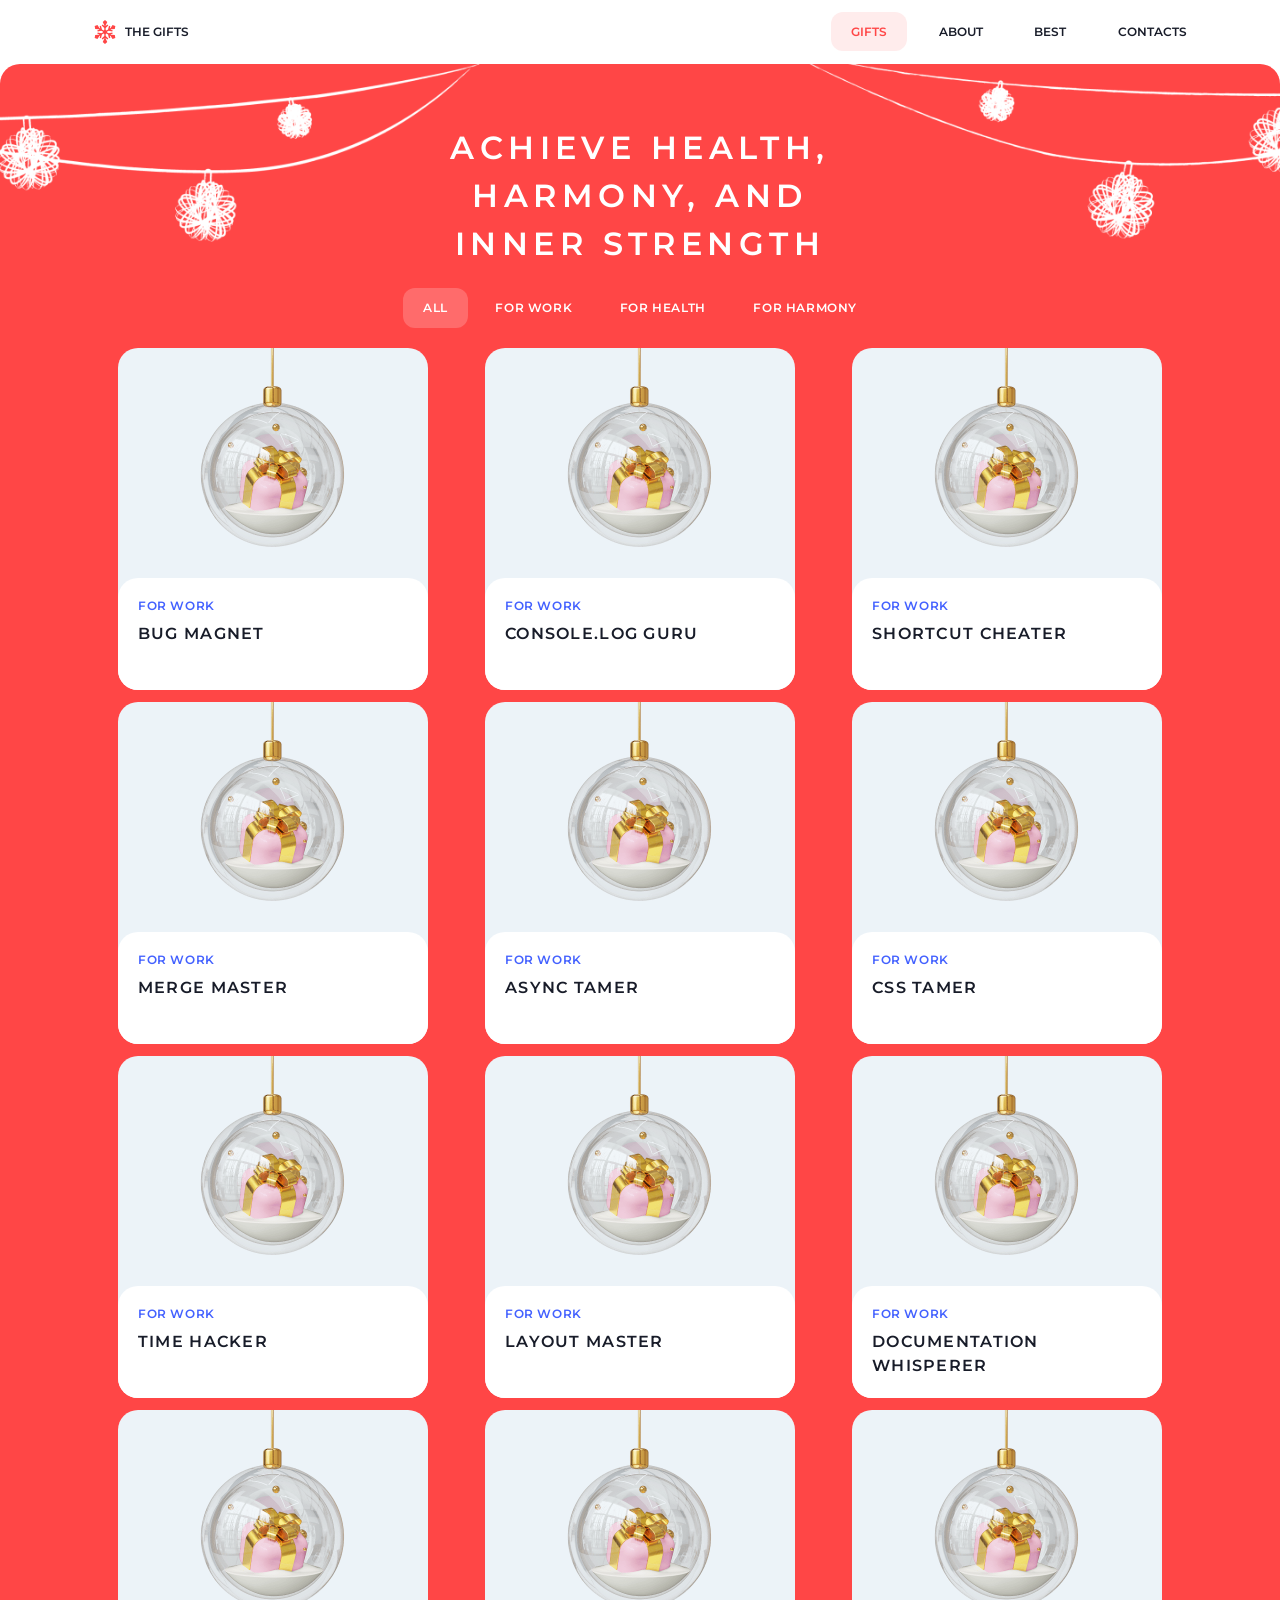
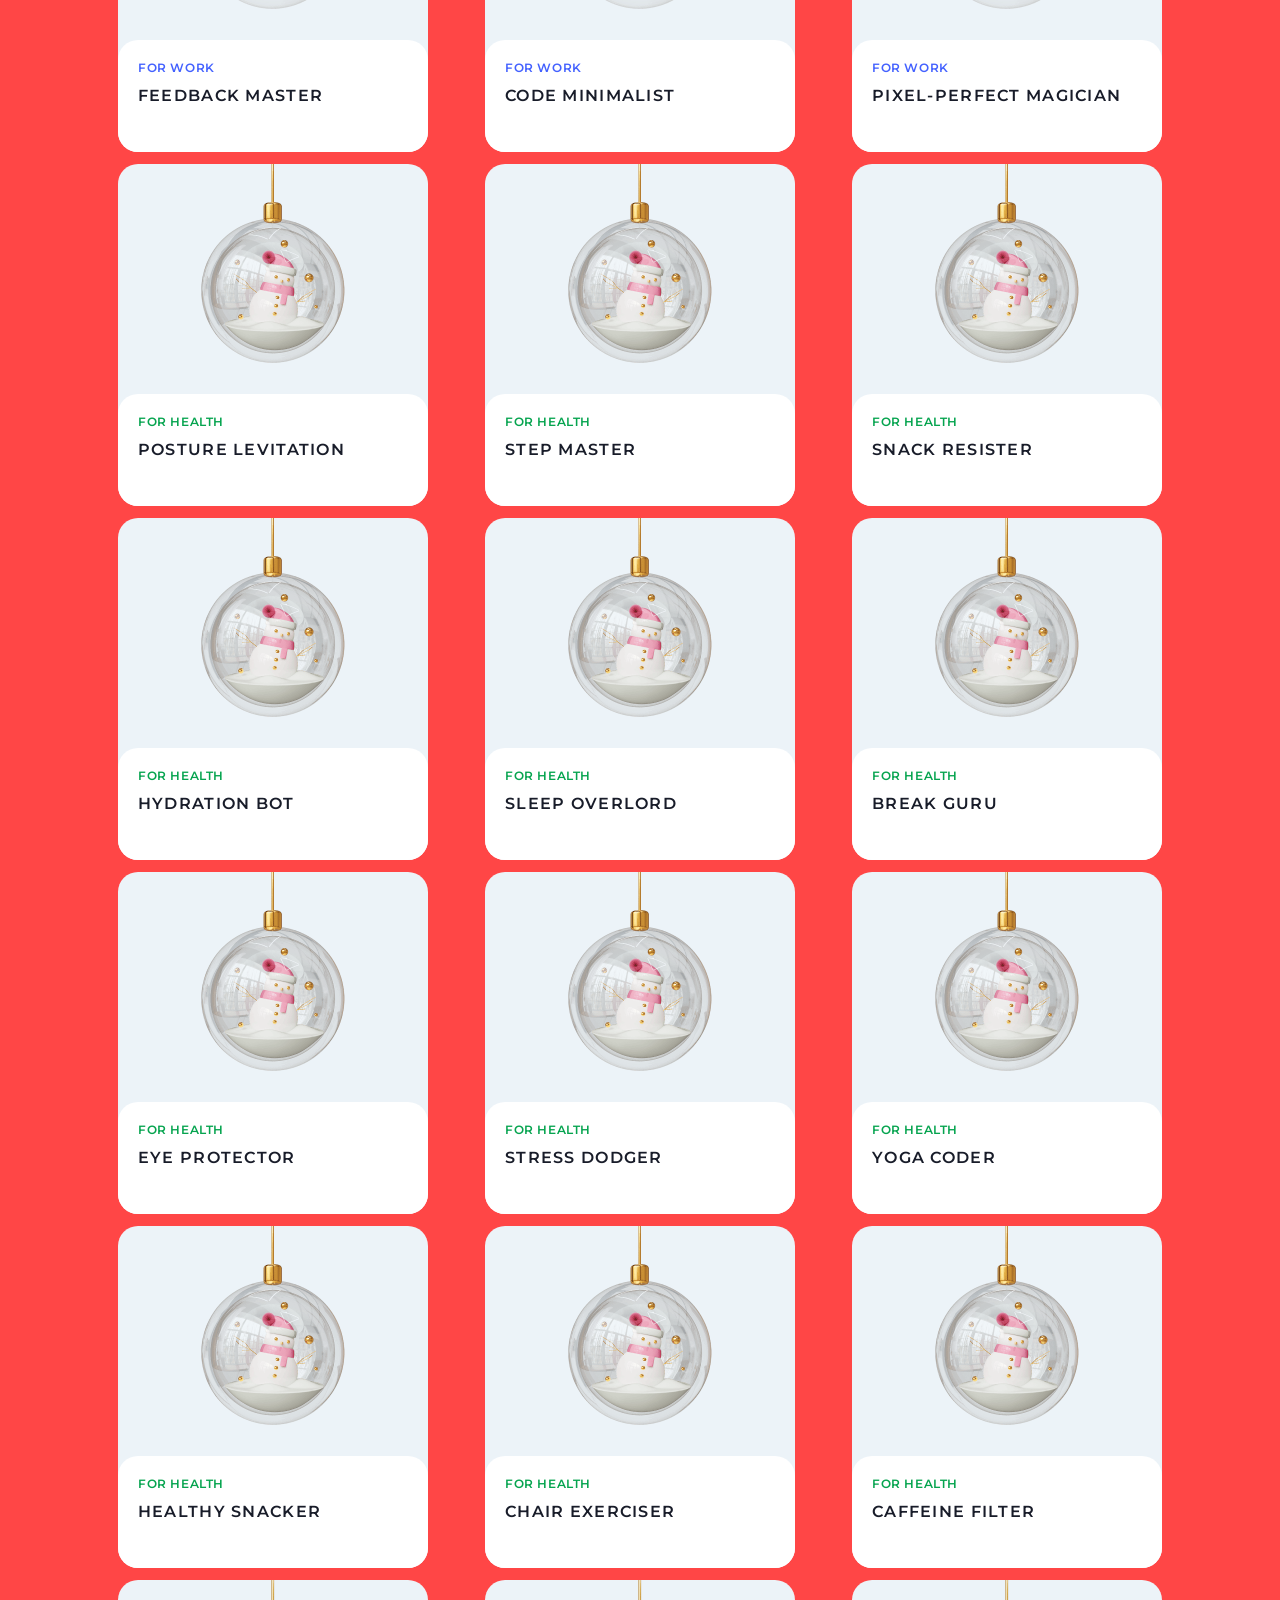
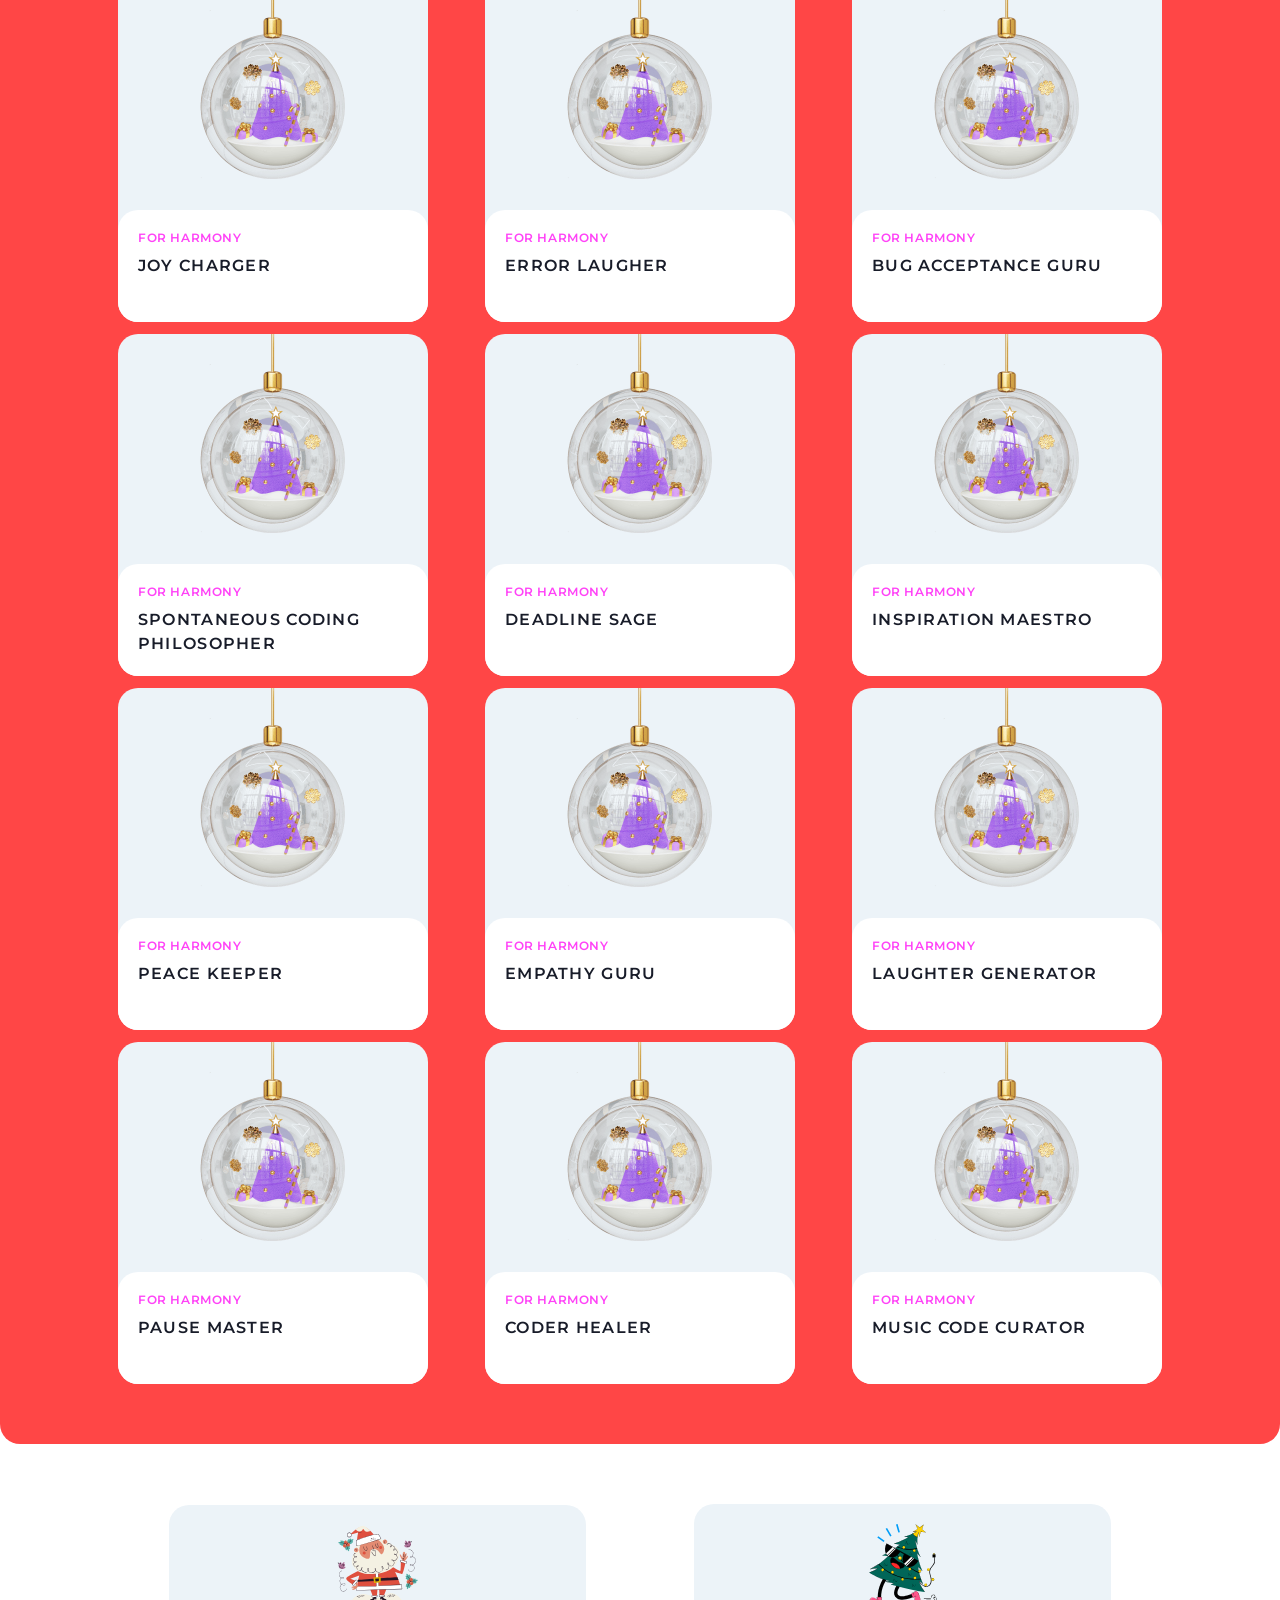
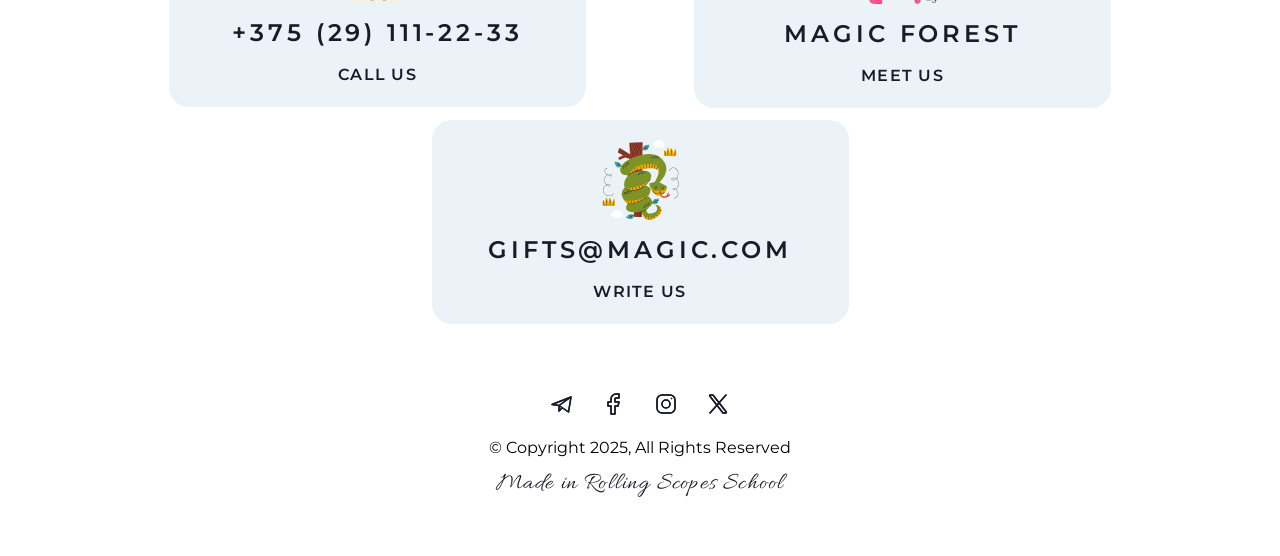
==== pages/gifts.html @ 13aaac73 "fixed" ====
<!DOCTYPE html>
<html lang="en">
  <head>
    <meta charset="UTF-8" />
    <meta name="viewport" content="width=device-width, initial-scale=1.0" />
    <link rel="stylesheet" href="../styles/stylesGifts.css" />
    <link rel="preconnect" href="https://fonts.googleapis.com" />
    <link rel="preconnect" href="https://fonts.gstatic.com" crossorigin />
    <link href="https://fonts.googleapis.com/css2?family=Allura&display=swap" rel="stylesheet" />
    <link rel="shortcut icon" href="../assets/images/svg/Home/logo.svg" type="image/x-icon" />
    <title>Gifts</title>
  </head>
  <body>
    <header class="header header-gift-page">
      <div class="wrapper header-wrapper">
        <a href="./home.html" class="logo">
          <img class="snowflake" src="../assets/images/svg/Home/logo.svg" alt="logo" />
          <h3 class="logo-name">the gifts</h3>
        </a>
        <nav class="navigation">
          <ul class="navigation-list" id="menu-list">
            <li class="navigation-items"><a href="#" class="item uninteractive">gifts</a></li>
            <li class="navigation-items"><a href="./home.html?#about" class="item">about</a></li>
            <li class="navigation-items"><a href="./home.html?#best-gifts" class="item">best</a></li>
            <li class="navigation-items"><a href="#footer-gifts" class="item">contacts</a></li>
          </ul>
        </nav>
        <div class="burger-icon">
          <span class="burger-line"></span>
          <span class="burger-line"></span>
        </div>
      </div>
    </header>
    <main>
      <section class="gifts gift-page">
        <div class="wrapper gifts-wrapper">
          <div class="gifts-content content">
            <h1 class="header1">Achieve health, harmony, and inner strength</h1>
          </div>
          <div class="tabs-container">
            <button class="tab uninteractive">All</button>
            <button class="tab">for work</button>
            <button class="tab">for health</button>
            <button class="tab">for harmony</button>
          </div>
          <!-- <div class="cards-container gifts-container">
            <div class="card gifts-card card-work">
              <div class="card-img"></div>
              <div class="card-footer">
                <span class="card-category">For work</span>
                <span class="card-description">Console.log Guru</span>
              </div>
            </div>
            <div class="card gifts-card card-health">
              <div class="card-img"></div>
              <div class="card-footer">
                <span class="card-category">For health</span>
                <span class="card-description">Step Master</span>
              </div>
            </div>
            <div class="card gifts-card card-work">
              <div class="card-img"></div>
              <div class="card-footer">
                <span class="card-category">For work</span>
                <span class="card-description">Bug Magnet</span>
              </div>
            </div>
            <div class="card gifts-card card-work">
              <div class="card-img"></div>
              <div class="card-footer">
                <span class="card-category">For work</span>
                <span class="card-description">Shortcut Cheater</span>
              </div>
            </div>
            <div class="card gifts-card card-health">
              <div class="card-img"></div>
              <div class="card-footer">
                <span class="card-category">For health</span>
                <span class="card-description">Posture Levitation</span>
              </div>
            </div>
            <div class="card gifts-card card-harmony">
              <div class="card-img"></div>
              <div class="card-footer">
                <span class="card-category">For harmony</span>
                <span class="card-description">Bug Acceptance Guru</span>
              </div>
            </div>
            <div class="card gifts-card card-health">
              <div class="card-img"></div>
              <div class="card-footer">
                <span class="card-category">For health</span>
                <span class="card-description">Snack Resister</span>
              </div>
            </div>
            <div class="card gifts-card card-harmony">
              <div class="card-img"></div>
              <div class="card-footer">
                <span class="card-category">For harmony</span>
                <span class="card-description">Error Laugher</span>
              </div>
            </div>
            <div class="card gifts-card card-health">
              <div class="card-img"></div>
              <div class="card-footer">
                <span class="card-category">For health</span>
                <span class="card-description">Hydration Bot</span>
              </div>
            </div>
            <div class="card gifts-card card-work">
              <div class="card-img"></div>
              <div class="card-footer">
                <span class="card-category">For work</span>
                <span class="card-description">Merge Master</span>
              </div>
            </div>
            <div class="card gifts-card card-harmony">
              <div class="card-img"></div>
              <div class="card-footer">
                <span class="card-category">For harmony</span>
                <span class="card-description">Joy Charger</span>
              </div>
            </div>
            <div class="card gifts-card card-harmony">
              <div class="card-img"></div>
              <div class="card-footer">
                <span class="card-category">For harmony</span>
                <span class="card-description">Spontaneous Coding Philosopher</span>
              </div>
            </div>
          </div> -->
        </div>
      </section>
    </main>
    <footer class="footer" id="footer-gifts">
      <div class="wrapper footer-wrapper">
        <div class="card-container">
          <div class="card-contact" onclick="location.href='tel:+375291112233'">
            <object type="image/svg+xml" data="../assets/images/svg/Home/santa.svg"></object>
            <a class="card-info" href="tel:+375291112233">+375 (29) 111-22-33</a>
            <a class="card-description" href="#">Call Us</a>
          </div>
          <div
            class="card-contact"
            onclick="window.open('https://www.google.com/maps/place/North+Pole/@84.9647604,-134.9850387,11.07z/data=!4m6!3m5!1s0x4f9344da9515b951:0x4518d0c4d5c68876!8m2!3d89.9999999!4d-135!16zL20vMDVoMjE?entry=ttu&g_ep=EgoyMDI0MTExMi4wIKXMDSoASAFQAw%3D%3D', '_blank')">
            <object type="image/svg+xml" data="../assets/images/svg/Home/christmas-tree.svg"></object>
            <a class="card-info" href="#">Magic forest</a>
            <a class="card-description">meet us</a>
          </div>
          <div class="card-contact" onclick="location.href='mailto:gifts@magic.com'">
            <object type="image/svg+xml" data="../assets/images/svg/Home/snake.svg"></object>
            <a class="card-info" href="mailto:gifts@magic.com">gifts@magic.com</a>
            <a class="card-description" href="mailto:gifts@magic.com">write us</a>
          </div>
        </div>
        <div class="info-container">
          <ul class="icon-container">
            <li class="item">
              <object type="image/svg+xml" data="../assets/images/svg/Home/telegram.svg"></object>
            </li>
            <li class="item">
              <object type="image/svg+xml" data="../assets/images/svg/Home/facebook.svg"></object>
            </li>
            <li class="item">
              <object type="image/svg+xml" data="../assets/images/svg/Home/instagram.svg"></object>
            </li>
            <li class="item">
              <object type="image/svg+xml" data="../assets/images/svg/Home/X.svg"></object>
            </li>
          </ul>
          <p class="paragraph">© Copyright 2025, All Rights Reserved</p>
          <a class="caption" target="_blank" href="https://rs.school/"> Made in Rolling Scopes School </a>
        </div>
      </div>
    </footer>
    <script type="module" src="../js/gifts.js"></script>
  </body>
</html>
---- styles/stylesGifts.css ----
/*! normalize.css v8.0.1 | MIT License | github.com/necolas/normalize.css */
/* Document
   ========================================================================== */
/**
 * 1. Correct the line height in all browsers.
 * 2. Prevent adjustments of font size after orientation changes in iOS.
 */
html {
  line-height: 1.15; /* 1 */
  -webkit-text-size-adjust: 100%; /* 2 */
}

/* Sections
   ========================================================================== */
/**
 * Remove the margin in all browsers.
 */
body {
  margin: 0 auto;
}

/**
 * Render the `main` element consistently in IE.
 */
main {
  display: block;
}

/**
 * Correct the font size and margin on `h1` elements within `section` and
 * `article` contexts in Chrome, Firefox, and Safari.
 */
h1 {
  font-size: 2em;
  margin: 0.67em 0;
}

/* Grouping content
   ========================================================================== */
/**
 * 1. Add the correct box sizing in Firefox.
 * 2. Show the overflow in Edge and IE.
 */
hr {
  box-sizing: content-box; /* 1 */
  height: 0; /* 1 */
  overflow: visible; /* 2 */
}

/**
 * 1. Correct the inheritance and scaling of font size in all browsers.
 * 2. Correct the odd `em` font sizing in all browsers.
 */
pre {
  font-family: monospace, monospace; /* 1 */
  font-size: 1em; /* 2 */
}

/* Text-level semantics
   ========================================================================== */
/**
 * Remove the gray background on active links in IE 10.
 */
a {
  background-color: transparent;
}

/**
 * 1. Remove the bottom border in Chrome 57-
 * 2. Add the correct text decoration in Chrome, Edge, IE, Opera, and Safari.
 */
abbr[title] {
  border-bottom: none; /* 1 */
  text-decoration: underline; /* 2 */
  text-decoration: underline dotted; /* 2 */
}

/**
 * Add the correct font weight in Chrome, Edge, and Safari.
 */
b,
strong {
  font-weight: bolder;
}

/**
 * 1. Correct the inheritance and scaling of font size in all browsers.
 * 2. Correct the odd `em` font sizing in all browsers.
 */
code,
kbd,
samp {
  font-family: monospace, monospace; /* 1 */
  font-size: 1em; /* 2 */
}

/**
 * Add the correct font size in all browsers.
 */
small {
  font-size: 80%;
}

/**
 * Prevent `sub` and `sup` elements from affecting the line height in
 * all browsers.
 */
sub,
sup {
  font-size: 75%;
  line-height: 0;
  position: relative;
  vertical-align: baseline;
}

sub {
  bottom: -0.25em;
}

sup {
  top: -0.5em;
}

/* Embedded content
   ========================================================================== */
/**
 * Remove the border on images inside links in IE 10.
 */
img {
  border-style: none;
}

/* Forms
   ========================================================================== */
/**
 * 1. Change the font styles in all browsers.
 * 2. Remove the margin in Firefox and Safari.
 */
button,
input,
optgroup,
select,
textarea {
  font-family: inherit; /* 1 */
  font-size: 100%; /* 1 */
  line-height: 1.15; /* 1 */
  margin: 0; /* 2 */
}

/**
 * Show the overflow in IE.
 * 1. Show the overflow in Edge.
 */
button,
input {
  /* 1 */
  overflow: visible;
}

/**
 * Remove the inheritance of text transform in Edge, Firefox, and IE.
 * 1. Remove the inheritance of text transform in Firefox.
 */
button,
select {
  /* 1 */
  text-transform: none;
}

/**
 * Correct the inability to style clickable types in iOS and Safari.
 */
button,
[type=button],
[type=reset],
[type=submit] {
  -webkit-appearance: button;
}

/**
 * Remove the inner border and padding in Firefox.
 */
button::-moz-focus-inner,
[type=button]::-moz-focus-inner,
[type=reset]::-moz-focus-inner,
[type=submit]::-moz-focus-inner {
  border-style: none;
  padding: 0;
}

/**
 * Restore the focus styles unset by the previous rule.
 */
button:-moz-focusring,
[type=button]:-moz-focusring,
[type=reset]:-moz-focusring,
[type=submit]:-moz-focusring {
  outline: 1px dotted ButtonText;
}

/**
 * Correct the padding in Firefox.
 */
fieldset {
  padding: 0.35em 0.75em 0.625em;
}

/**
 * 1. Correct the text wrapping in Edge and IE.
 * 2. Correct the color inheritance from `fieldset` elements in IE.
 * 3. Remove the padding so developers are not caught out when they zero out
 *    `fieldset` elements in all browsers.
 */
legend {
  box-sizing: border-box; /* 1 */
  color: inherit; /* 2 */
  display: table; /* 1 */
  max-width: 100%; /* 1 */
  padding: 0; /* 3 */
  white-space: normal; /* 1 */
}

/**
 * Add the correct vertical alignment in Chrome, Firefox, and Opera.
 */
progress {
  vertical-align: baseline;
}

/**
 * Remove the default vertical scrollbar in IE 10+.
 */
textarea {
  overflow: auto;
}

/**
 * 1. Add the correct box sizing in IE 10.
 * 2. Remove the padding in IE 10.
 */
[type=checkbox],
[type=radio] {
  box-sizing: border-box; /* 1 */
  padding: 0; /* 2 */
}

/**
 * Correct the cursor style of increment and decrement buttons in Chrome.
 */
[type=number]::-webkit-inner-spin-button,
[type=number]::-webkit-outer-spin-button {
  height: auto;
}

/**
 * 1. Correct the odd appearance in Chrome and Safari.
 * 2. Correct the outline style in Safari.
 */
[type=search] {
  -webkit-appearance: textfield; /* 1 */
  outline-offset: -2px; /* 2 */
}

/**
 * Remove the inner padding in Chrome and Safari on macOS.
 */
[type=search]::-webkit-search-decoration {
  -webkit-appearance: none;
}

/**
 * 1. Correct the inability to style clickable types in iOS and Safari.
 * 2. Change font properties to `inherit` in Safari.
 */
::-webkit-file-upload-button {
  -webkit-appearance: button; /* 1 */
  font: inherit; /* 2 */
}

/* Interactive
   ========================================================================== */
/*
 * Add the correct display in Edge, IE 10+, and Firefox.
 */
details {
  display: block;
}

/*
 * Add the correct display in all browsers.
 */
summary {
  display: list-item;
}

/* Misc
   ========================================================================== */
/**
 * Add the correct display in IE 10+.
 */
template {
  display: none;
}

/**
 * Add the correct display in IE 10.
 */
[hidden] {
  display: none;
}

.footer .footer-wrapper .info-container .caption:hover, .card:hover .card-description,
.card:hover .card-info,
.card-contact:hover .card-description,
.card-contact:hover .card-info, .header-gift-page .header-wrapper .navigation .navigation-list .navigation-items:nth-child(1) .item {
  color: #ff4646;
}

.item:hover, .header-gift-page .header-wrapper .navigation .navigation-list .navigation-items:nth-child(1) .item {
  background: rgba(255, 70, 70, 0.1);
  border-radius: 1.2rem;
}

/* montserrat-regular - latin */
@font-face {
  font-display: swap; /* Check https://developer.mozilla.org/en-US/docs/Web/CSS/@font-face/font-display for other options. */
  font-family: "Montserrat";
  font-style: normal;
  font-weight: 400;
  src: url("../assets/fonts/Montserrat/Montserrat-VariableFont_wght.ttf") format("woff2"); /* Chrome 36+, Opera 23+, Firefox 39+, Safari 12+, iOS 10+ */
}
/* montserrat-600 - latin */
@font-face {
  font-display: swap; /* Check https://developer.mozilla.org/en-US/docs/Web/CSS/@font-face/font-display for other options. */
  font-family: "Montserrat";
  font-style: normal;
  font-weight: 600;
  src: url("../assets/fonts/Montserrat/Montserrat-VariableFont_wght.ttf") format("woff2"); /* Chrome 36+, Opera 23+, Firefox 39+, Safari 12+, iOS 10+ */
}
/* allura-regular - latin */
@font-face {
  font-display: swap; /* Check https://developer.mozilla.org/en-US/docs/Web/CSS/@font-face/font-display for other options. */
  font-family: "Allura";
  font-style: normal;
  font-weight: 400;
  src: url("../assets/fonts/Allura/Allura-Regular.ttf") format("woff2"); /* Chrome 36+, Opera 23+, Firefox 39+, Safari 12+, iOS 10+ */
}
h1,
h2,
h3,
h4,
h5,
h6 {
  margin: 0;
}

p {
  margin: 0;
}

.logo-name {
  font-family: "Montserrat", sans-serif;
  font-size: 1.2rem;
  font-weight: 600;
  line-height: 130%;
  text-transform: uppercase;
  color: #181c29;
}

.item {
  font-family: "Montserrat", sans-serif;
  font-family: "Montserrat", sans-serif;
  font-size: 1.2rem;
  font-weight: 600;
  line-height: 130%;
  text-transform: uppercase;
  color: #181c29;
}
@media ((max-width: 768px) and (min-width: 380px)) {
  .item {
    font-family: "Montserrat", sans-serif;
    font-size: 2.4rem;
    font-weight: 600;
    line-height: 152%;
    letter-spacing: 0.05em;
    text-transform: uppercase;
  }
}
@media ((max-width: 380px) and (min-width: 364px)) {
  .item {
    font-family: "Montserrat", sans-serif;
    font-size: 2.4rem;
    font-weight: 600;
    line-height: 152%;
    letter-spacing: 0.05em;
    text-transform: uppercase;
  }
}

.caption {
  font-family: "Allura", cursive;
  font-size: 2.4rem;
  font-weight: 400;
  line-height: 100%;
  letter-spacing: 0.05em;
  color: #fff;
}

.header1 {
  font-family: "Montserrat", sans-serif;
  font-size: 3.2rem;
  font-weight: 600;
  line-height: 150%;
  letter-spacing: 0.17em;
  text-transform: uppercase;
  color: #fff;
}

.header2 {
  font-family: "Montserrat", sans-serif;
  font-size: 2.4rem;
  font-weight: 600;
  line-height: 152%;
  text-transform: uppercase;
  line-height: 150%;
}

.paragraph {
  font-family: "Montserrat", sans-serif;
  font-size: 1.6rem;
  font-weight: 400;
  line-height: 148%;
}

.item-text {
  font-family: "Montserrat", sans-serif;
  font-size: 8rem;
  font-weight: 600;
  text-transform: uppercase;
  color: #fff;
  text-align: center;
  letter-spacing: 0.0026em;
}

.btn-primary {
  font-family: "Montserrat", sans-serif;
  font-weight: 600;
  font-size: 1.2rem;
  line-height: 130%;
  letter-spacing: 0.05em;
  text-transform: uppercase;
  text-align: center;
  color: #fff;
}

.tab {
  font-family: "Montserrat", sans-serif;
  font-size: 1.2rem;
  font-weight: 600;
  line-height: 130%;
  text-transform: uppercase;
  letter-spacing: 0.05em;
}

.timer-num {
  font-family: "Montserrat", sans-serif;
  font-size: 2.4rem;
  font-weight: 600;
  line-height: 152%;
  text-transform: uppercase;
  color: #fff;
}

.timer-text {
  font-family: "Montserrat", sans-serif;
  font-size: 1.2rem;
  font-weight: 600;
  line-height: 130%;
  letter-spacing: 0.05em;
  text-transform: uppercase;
  color: #fff;
}

.card-category {
  font-family: "Montserrat", sans-serif;
  font-size: 1.2rem;
  font-weight: 600;
  line-height: 130%;
  letter-spacing: 0.05em;
  text-transform: uppercase;
  text-transform: uppercase;
  color: #4361ff;
  letter-spacing: 0.05em;
}

.card-description {
  font-family: "Montserrat", sans-serif;
  font-size: 1.6rem;
  font-weight: 600;
  line-height: 152%;
  letter-spacing: 0.18em;
  text-transform: uppercase;
  text-transform: uppercase;
  letter-spacing: 0.08em;
  color: #181c29;
  line-height: 150%;
}

.card-info {
  font-family: "Montserrat", sans-serif;
  font-size: 2.4rem;
  font-weight: 600;
  line-height: 152%;
  letter-spacing: 0.05em;
  text-transform: uppercase;
  letter-spacing: 0.16em;
  color: #181c29;
  line-height: 150%;
}

html {
  font-size: 10px;
  scroll-behavior: smooth;
}

* {
  box-sizing: border-box;
  font-family: "Montserrat", sans-serif;
  margin: 0;
  bottom: 0;
}

@media (max-width: 768px) {
  *:hover {
    cursor: default;
  }
}
ul {
  list-style-type: none;
  padding: 0;
  margin: 0;
}

a {
  text-decoration: none;
}

li {
  list-style-type: none;
}

body {
  width: 100%;
  margin: 0 auto;
  font-size: 10px;
  overflow-x: hidden;
}
body header,
body main,
body footer {
  width: 100%;
  height: 100%;
  max-width: 144rem;
  margin: 0 auto;
  overflow: hidden;
}
@media ((max-width: 768px) and (min-width: 380px)) {
  body header,
  body main,
  body footer {
    max-width: 76.8rem;
  }
}
@media ((max-width: 380px) and (min-width: 364px)) {
  body header,
  body main,
  body footer {
    max-width: 38rem;
  }
}

main {
  background-color: #ff4646;
  border-radius: 2rem 2rem 2rem 2rem;
}

footer {
  padding: 6rem 0;
  background: #fff;
}

.wrapper {
  margin: 0 auto;
}
@media (min-width: 769px) {
  .wrapper {
    max-width: 88.6111111111%;
  }
  .wrapper .burger-icon {
    display: none;
  }
}
@media ((max-width: 768px) and (min-width: 380px)) {
  .wrapper {
    width: 97.9166666667%;
  }
  .wrapper .navigation {
    position: fixed;
    right: -100%;
    transition: all 0.5s ease-in-out;
    top: 6.4rem;
  }
  .wrapper .navigation #menu-list {
    display: flex;
    flex-direction: column;
    align-items: center;
    justify-content: center;
    gap: 2rem;
  }
  .wrapper .burger-icon {
    display: flex;
  }
}
@media ((max-width: 380px) and (min-width: 364px)) {
  .wrapper {
    width: 95.7894736842%;
  }
  .wrapper .navigation {
    position: fixed;
    right: -100%;
    transition: all 0.5s ease-in-out;
    top: 6.4rem;
  }
  .wrapper .navigation #menu-list {
    display: flex;
    flex-direction: column;
    align-items: center;
    justify-content: center;
    gap: 2rem;
  }
  .wrapper .burger-icon {
    display: flex;
  }
}
@media (max-width: 364px) {
  .wrapper {
    width: 100%;
  }
}

section {
  width: 100%;
  padding: 6rem 0;
}

.content {
  max-width: 42.6rem;
  width: 100%;
}
@media ((max-width: 768px) and (min-width: 380px)) {
  .content {
    margin: 0 auto;
  }
}
@media ((max-width: 380px) and (min-width: 364px)) {
  .content {
    max-width: 32.6rem;
  }
}

button,
.item {
  transition: all 0.3s ease-in-out;
  cursor: pointer;
}

.burger-icon {
  width: 4rem;
  height: 4rem;
  display: flex;
  flex-direction: column;
  align-items: center;
  justify-content: center;
  gap: 0.8rem;
}
.burger-icon .burger-line {
  width: 2.2rem;
  height: 0.2rem;
  background-color: #181c29;
}

.burger-icon:hover {
  cursor: pointer;
}

.burger-icon-active {
  position: relative;
}
.burger-icon-active .burger-line:nth-child(1) {
  transition: all 0.3s ease-in-out;
  position: absolute;
  top: 50%;
  transform: rotate(45deg);
}
.burger-icon-active .burger-line:nth-child(2) {
  transition: all 0.3s ease-in-out;
  position: absolute;
  top: 50%;
  transform: rotate(-45deg);
}

.scroll-stop {
  overflow: hidden;
}

button {
  width: 100%;
  border-radius: 2rem;
  transition: all 0.3s ease-in-out;
  white-space: nowrap;
}

.btn-primary {
  width: 23.5rem;
  height: 5.6rem;
  background-color: #181c29;
  color: #fff;
  border: none;
}

.btn-slider {
  border: 1px solid #fff;
  width: 5.6rem;
  height: 5.6rem;
  background-color: transparent;
}

.btn-slider__disable {
  cursor: auto;
  border-color: rgba(255, 255, 255, 0.4);
}

.up-button {
  border: 1px solid #ff4646;
  border-radius: 10rem;
  width: 5.6rem;
  height: 5.6rem;
  background: #fff;
}

.tabs-container {
  /**----------------- not active------------------**/
}
.tabs-container .tab {
  height: 4rem;
  width: max-content;
  border-radius: 1.2rem;
  padding: 1.2rem 2rem;
  border: none;
  background-color: transparent;
  color: #fff;
  transition: background-color 0.3s ease-in-out;
}
@media (max-width: 474px) {
  .tabs-container .tab {
    padding: 1.2rem 0.8rem;
    flex: content;
  }
}
.tabs-container .uninteractive {
  pointer-events: none;
  background-color: rgba(255, 255, 255, 0.2);
}

.tab:hover {
  background: rgba(255, 255, 255, 0.2);
}

.btn-primary:hover {
  background-color: #fff;
  color: #181c29;
}

.btn-slider:hover {
  background-color: #fff;
}
.btn-slider:hover svg path {
  stroke: #ff4646;
}

.btn-slider__disable:hover {
  background-color: inherit;
  cursor: inherit;
  transform: none;
}
.btn-slider__disable:hover svg path {
  stroke: white;
}

.timer {
  border-radius: 2rem;
  padding: 0.8rem 1.2rem 1.2rem 1.2rem;
  width: 34.4rem;
  height: 7.2rem;
  background: rgba(255, 255, 255, 0.4);
}
.timer .timer-wrapper {
  width: 100%;
  display: flex;
  flex-direction: row;
  align-items: center;
  justify-content: space-between;
}
.timer .timer-wrapper .timer-sections {
  width: 8rem;
  display: flex;
  flex-direction: row;
  align-items: center;
}
.timer .timer-wrapper .timer-sections::after {
  content: "|";
  color: rgba(255, 255, 255, 0.4);
  font-size: 2.4rem;
  position: relative;
  top: 0.2rem;
}
.timer .timer-wrapper .timer-sections:last-child::after {
  content: none;
}
.timer .timer-wrapper .timer-sections .timer-sections__wrapper {
  text-align: center;
  width: 100%;
  height: 100%;
  display: flex;
  flex-direction: column;
  flex-wrap: wrap;
}

.card:hover,
.card-contact:hover {
  cursor: pointer;
}
.card,
.card-contact {
  transition: background-color 0.3s ease-in-out;
}
.card .card-description,
.card .card-info,
.card-contact .card-description,
.card-contact .card-info {
  transition: color 0.3s ease-in-out;
}

.gifts-card {
  border-radius: 2rem 2rem 0 0;
  border-radius: 2rem;
  width: 31rem;
  height: 34.2rem;
  background-color: #ecf3f8;
}
.gifts-card .card-footer {
  height: 11.2rem;
  border-radius: 2rem;
  background-color: #fff;
  padding: 2rem 2rem 0 2rem;
  display: flex;
  flex-direction: column;
  align-items: center;
  align-items: flex-start;
  gap: 0.8em;
}

.card-work .card-img {
  height: 23rem;
  background-image: url(../assets/images/png/gift-for-work.png);
  background-position: center;
  background-size: cover;
}
.card-work .card-footer .card-category {
  color: #4361ff;
}

.card-health .card-img {
  height: 23rem;
  background-image: url(../assets/images/png/gift-for-health.png);
  background-position: center;
  background-size: cover;
}
.card-health .card-footer .card-category {
  color: #06a44f;
}

.card-harmony .card-img {
  height: 23rem;
  background-image: url(../assets/images/png/gift-for-harmony.png);
  background-position: center;
  background-size: cover;
}
.card-harmony .card-footer .card-category {
  color: #ff43f7;
}

.card-contact {
  width: 41.7rem;
  border-radius: 2rem;
  background: #ecf3f8;
  display: flex;
  flex-direction: column;
  align-items: center;
  gap: 1.2rem;
  padding: 2rem;
}
.card-contact .card-info {
  width: 100%;
  text-align: center;
}
@media (max-width: 955px) {
  .card-contact {
    width: 100%;
  }
}

.header {
  margin: 0 auto;
  width: 100%;
  height: 6.4rem;
  max-width: 144rem;
  width: 100%;
}
.header .header-wrapper {
  display: flex;
  flex-direction: row;
  align-items: center;
  padding-top: 1.2rem;
  padding-bottom: 1.2rem;
  justify-content: space-between;
  height: 100%;
}
.header .header-wrapper .logo {
  border-radius: 1.2rem;
  padding: 0.8rem 2rem;
  width: 14.1rem;
  height: 4rem;
  display: flex;
  flex-direction: row;
  align-items: center;
  flex-wrap: nowrap;
  gap: 0.8rem;
}
.header .header-wrapper .logo .snowflake {
  width: 2.4rem;
  height: 2.4rem;
}
.header .header-wrapper .navigation {
  width: 37.6rem;
  height: 100%;
}
.header .header-wrapper .navigation .navigation-list {
  display: flex;
  flex-direction: row;
  align-items: center;
  justify-content: space-between;
  width: 100%;
  height: 100%;
}
.header .header-wrapper .navigation .navigation-list .navigation-items .item {
  height: 100%;
  padding: 1.2rem 2rem;
}
@media ((max-width: 768px) and (min-width: 380px)) {
  .header .header-wrapper .navigation {
    min-width: 100%;
  }
}
@media ((max-width: 380px) and (min-width: 364px)) {
  .header .header-wrapper .navigation {
    min-width: 100%;
  }
}
.header .header-wrapper .burger-menu {
  position: absolute;
  top: 6.4rem;
  right: -100%;
  background: #fff;
  width: 100%;
  height: 100vh;
  z-index: 1000;
  display: block;
  transition: all 0.5s ease-in-out;
  right: 0%;
}

.item:hover {
  color: #ff4646;
}

.gifts {
  width: 100%;
  background-image: url(../assets/images/png/bg-snow.png);
  background-position: center;
  background-size: cover;
  background-color: #ff4646;
  padding: 60px 0px;
}
.gifts .gifts-wrapper {
  height: 100%;
  display: flex;
  flex-direction: column;
  align-items: center;
  gap: 2rem;
  justify-content: space-between;
}
.gifts .gifts-wrapper .gifts-content {
  margin: 0 auto;
  text-align: center;
  display: flex;
  flex-direction: column;
  align-items: center;
  justify-content: space-between;
  gap: 1.2rem;
}
.gifts .gifts-wrapper .gifts-content .header1 {
  color: #fff;
}
.gifts .gifts-wrapper .gifts-content .caption {
  color: #fff;
  width: 100%;
}
.gifts .gifts-wrapper .gifts-content .header2 {
  color: #fff;
  letter-spacing: 0.16em;
  width: 100%;
  line-height: 150%;
}
@media ((max-width: 380px) and (min-width: 364px)) {
  .gifts .gifts-wrapper .gifts-content {
    max-width: 100%;
  }
}
.gifts .gifts-wrapper .tabs-container {
  display: flex;
  flex-direction: row;
  align-items: center;
  justify-content: space-between;
  max-width: 47.4rem;
  width: 100%;
  margin: 0 auto;
}
@media ((max-width: 380px) and (min-width: 364px)) {
  .gifts .gifts-wrapper .tabs-container {
    width: 100%;
    max-width: 35.4rem;
  }
}
.gifts .gifts-wrapper .gifts-container {
  width: 100%;
  height: 100%;
  display: flex;
  flex-direction: row;
  justify-content: space-evenly;
  column-gap: 1.2rem;
  row-gap: 1.2rem;
  flex-wrap: wrap;
}
@media ((max-width: 768px) and (min-width: 380px)) {
  .gifts .gifts-wrapper .gifts-container {
    justify-content: center;
  }
}

.gift-page {
  background-image: url("../assets/images/png/bg-garland.png");
  background-position: top;
  background-repeat: no-repeat;
  background-size: contain;
}
.gift-page .gifts-wrapper .gifts-container {
  row-gap: 1.2rem;
}

.footer {
  width: 100%;
}
.footer .footer-wrapper {
  display: flex;
  flex-direction: column;
  align-items: center;
  justify-content: space-between;
  gap: 6rem;
}
.footer .footer-wrapper .card-container {
  width: 100%;
  display: flex;
  flex-direction: row;
  align-items: center;
  flex-wrap: wrap;
  justify-content: space-evenly;
  gap: 1.2rem;
}
@media ((max-width: 768px) and (min-width: 380px)) {
  .footer .footer-wrapper .card-container {
    display: flex;
    flex-direction: column;
    align-items: center;
    gap: 1.2rem;
  }
  .footer .footer-wrapper .card-container .card-contact {
    width: 100%;
  }
}
.footer .footer-wrapper .info-container {
  width: 100%;
  display: flex;
  flex-direction: column;
  align-items: center;
  justify-content: space-between;
  gap: 1.2em;
}
.footer .footer-wrapper .info-container .icon-container {
  display: flex;
  flex-direction: row;
  align-items: center;
  justify-content: space-between;
  width: 19.6rem;
}
.footer .footer-wrapper .info-container .icon-container .item {
  width: 4rem;
  height: 4rem;
  padding: 0.8rem;
  background-position: center;
  background-repeat: no-repeat;
  background-color: transparent;
}
.footer .footer-wrapper .info-container .icon-container .item:nth-child(1) {
  background-image: url(../assets/images/svg/Home/telegram.svg);
}
.footer .footer-wrapper .info-container .icon-container .item:nth-child(2) {
  background-image: url(../assets/images/svg/Home/facebook.svg);
}
.footer .footer-wrapper .info-container .icon-container .item:nth-child(3) {
  background-image: url(../assets/images/svg/Home/instagram.svg);
}
.footer .footer-wrapper .info-container .icon-container .item:nth-child(4) {
  background-image: url(../assets/images/svg/Home/X.svg);
}
.footer .footer-wrapper .info-container .icon-container .item:hover {
  filter: invert(43%) sepia(12%) saturate(4473%) hue-rotate(323deg) brightness(103%) contrast(104%);
}
.footer .footer-wrapper .info-container .paragraph {
  line-height: 150%;
}
.footer .footer-wrapper .info-container .caption {
  color: #181c29;
}
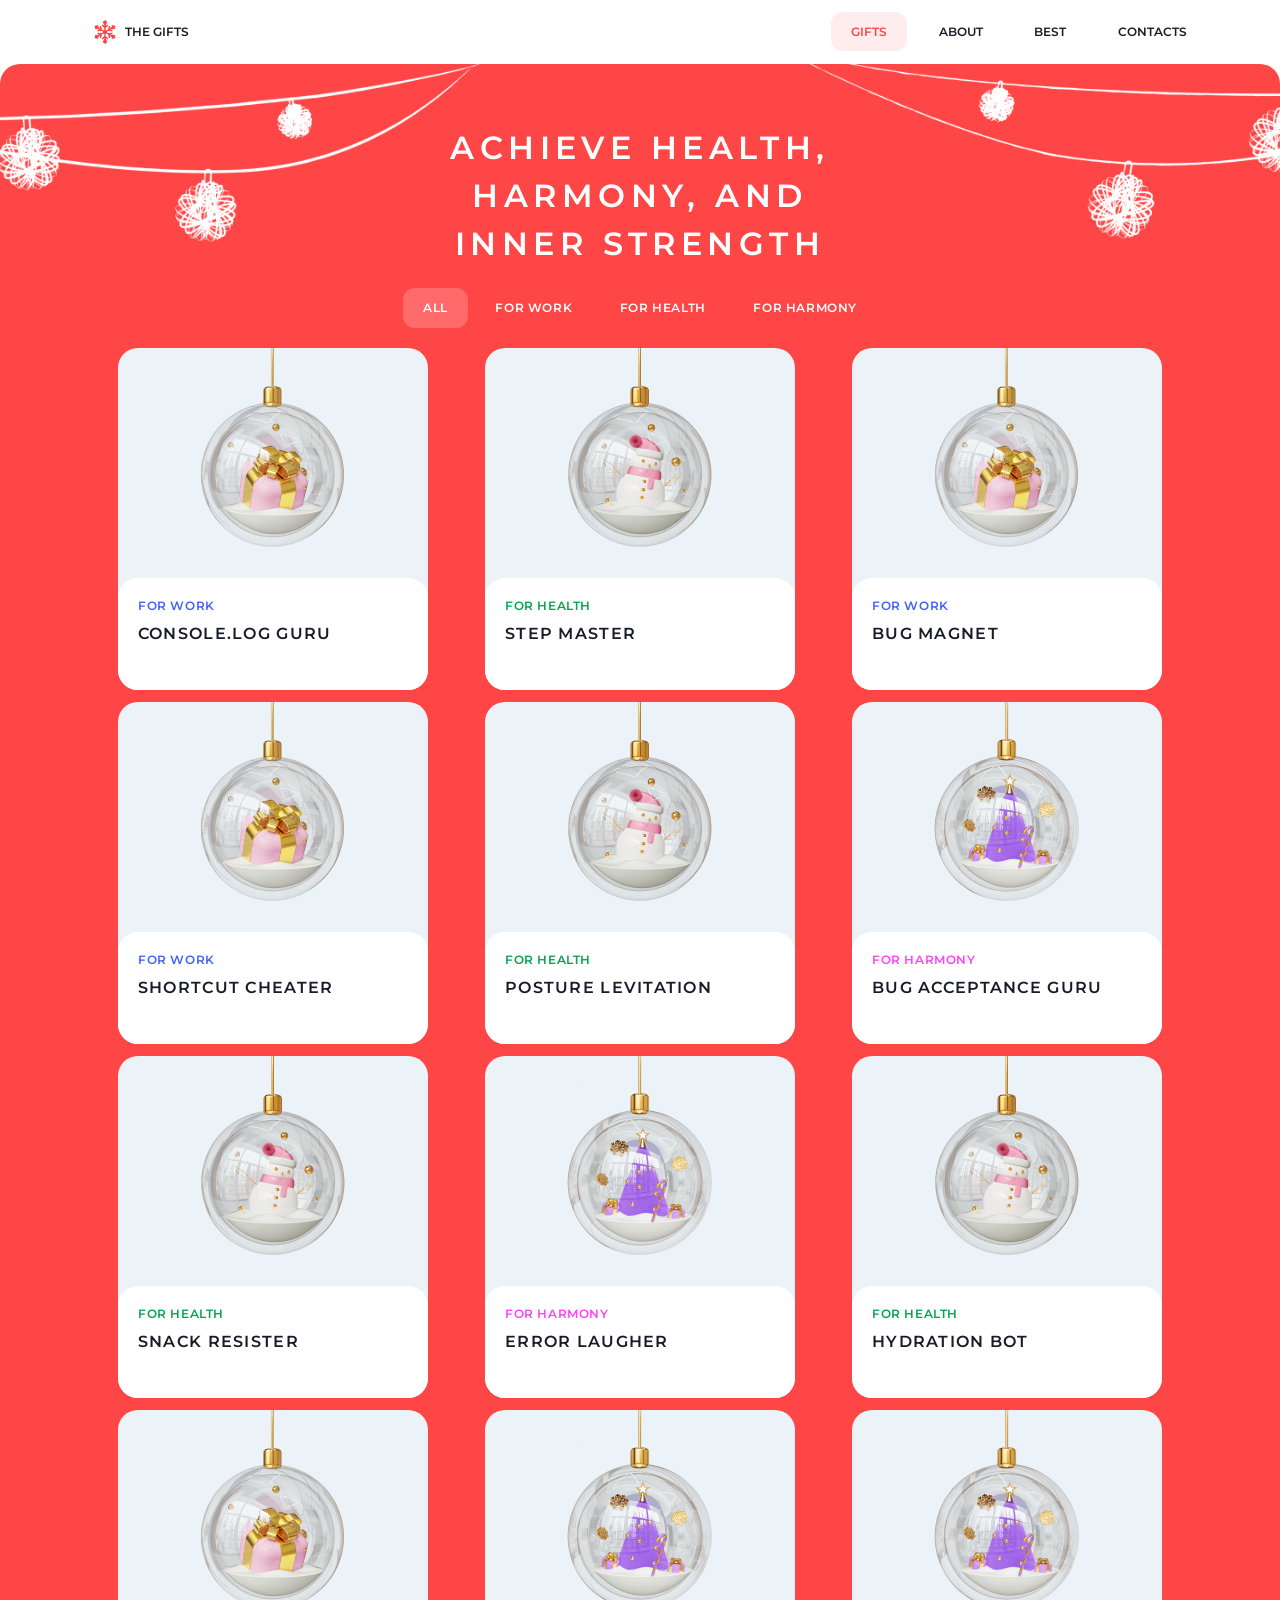
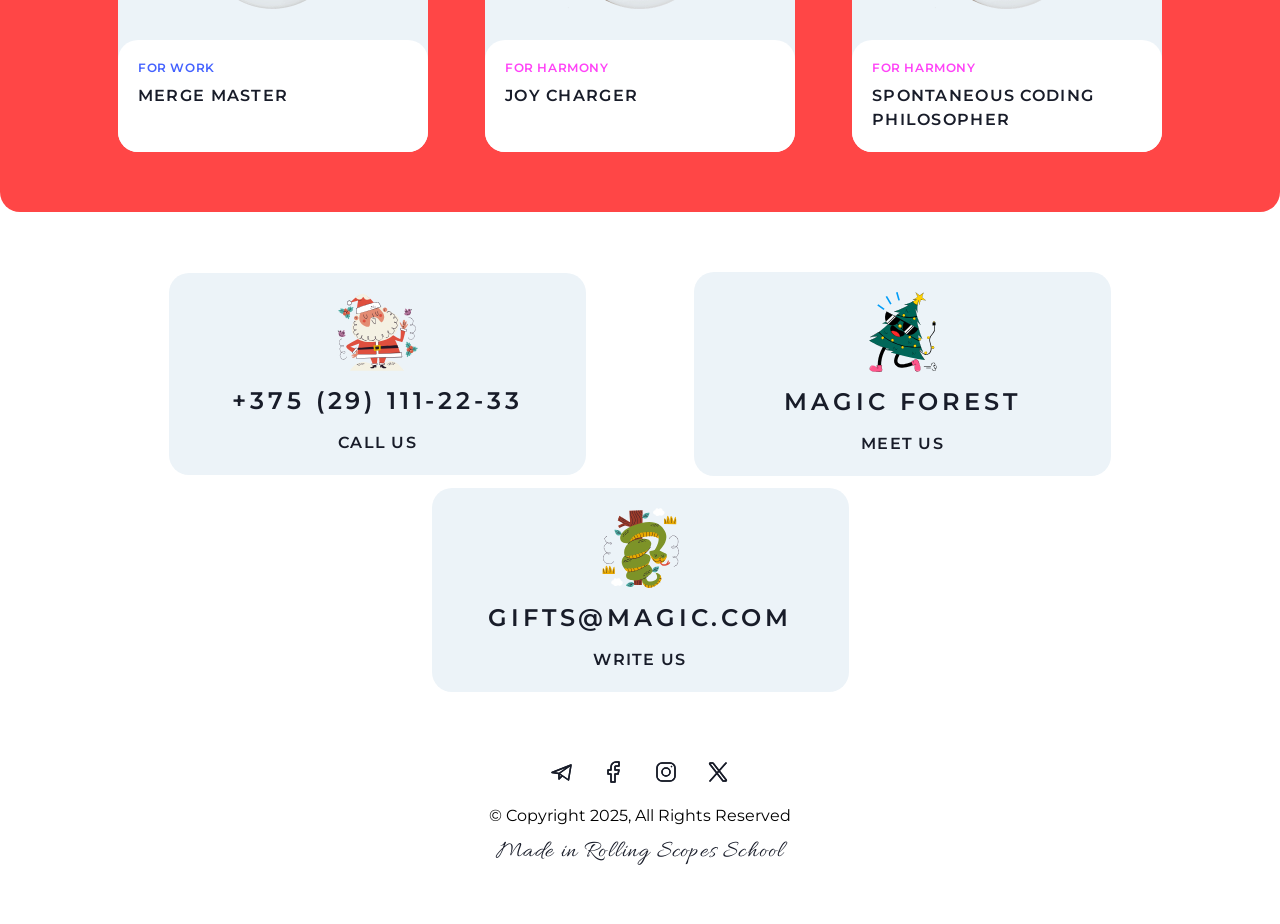
==== commit 1a96607c: "fixed" ====
--- a/pages/gifts.html
+++ b/pages/gifts.html
@@ -18,7 +18,7 @@
           <h3 class="logo-name">the gifts</h3>
         </a>
         <nav class="navigation">
-          <ul class="navigation-list" id="menu-list">
+          <ul class="navigation-list">
             <li class="navigation-items"><a href="#" class="item uninteractive">gifts</a></li>
             <li class="navigation-items"><a href="./home.html?#about" class="item">about</a></li>
             <li class="navigation-items"><a href="./home.html?#best-gifts" class="item">best</a></li>
@@ -43,7 +43,7 @@
             <button class="tab">for health</button>
             <button class="tab">for harmony</button>
           </div>
-          <!-- <div class="cards-container gifts-container">
+          <div class="cards-container gifts-container">
             <div class="card gifts-card card-work">
               <div class="card-img"></div>
               <div class="card-footer">
@@ -128,7 +128,7 @@
                 <span class="card-description">Spontaneous Coding Philosopher</span>
               </div>
             </div>
-          </div> -->
+          </div>
         </div>
       </section>
     </main>
@@ -173,6 +173,6 @@
         </div>
       </div>
     </footer>
-    <script type="module" src="../js/gifts.js"></script>
+    <script type="module" src="../js/index.js"></script>
   </body>
 </html>
--- a/styles/stylesGifts.css
+++ b/styles/stylesGifts.css
@@ -376,26 +376,6 @@
   text-transform: uppercase;
   color: #181c29;
 }
-@media ((max-width: 768px) and (min-width: 380px)) {
-  .item {
-    font-family: "Montserrat", sans-serif;
-    font-size: 2.4rem;
-    font-weight: 600;
-    line-height: 152%;
-    letter-spacing: 0.05em;
-    text-transform: uppercase;
-  }
-}
-@media ((max-width: 380px) and (min-width: 364px)) {
-  .item {
-    font-family: "Montserrat", sans-serif;
-    font-size: 2.4rem;
-    font-weight: 600;
-    line-height: 152%;
-    letter-spacing: 0.05em;
-    text-transform: uppercase;
-  }
-}
 
 .caption {
   font-family: "Allura", cursive;
@@ -439,7 +419,7 @@
   text-transform: uppercase;
   color: #fff;
   text-align: center;
-  letter-spacing: 0.0026em;
+  letter-spacing: 0.005em;
 }
 
 .btn-primary {
@@ -553,13 +533,11 @@
   width: 100%;
   margin: 0 auto;
   font-size: 10px;
-  overflow-x: hidden;
 }
 body header,
 body main,
 body footer {
   width: 100%;
-  height: 100%;
   max-width: 144rem;
   margin: 0 auto;
   overflow: hidden;
@@ -605,17 +583,7 @@
     width: 97.9166666667%;
   }
   .wrapper .navigation {
-    position: fixed;
-    right: -100%;
-    transition: all 0.5s ease-in-out;
-    top: 6.4rem;
-  }
-  .wrapper .navigation #menu-list {
-    display: flex;
-    flex-direction: column;
-    align-items: center;
-    justify-content: center;
-    gap: 2rem;
+    display: none;
   }
   .wrapper .burger-icon {
     display: flex;
@@ -624,19 +592,6 @@
 @media ((max-width: 380px) and (min-width: 364px)) {
   .wrapper {
     width: 95.7894736842%;
-  }
-  .wrapper .navigation {
-    position: fixed;
-    right: -100%;
-    transition: all 0.5s ease-in-out;
-    top: 6.4rem;
-  }
-  .wrapper .navigation #menu-list {
-    display: flex;
-    flex-direction: column;
-    align-items: center;
-    justify-content: center;
-    gap: 2rem;
   }
   .wrapper .burger-icon {
     display: flex;
@@ -691,26 +646,6 @@
 
 .burger-icon:hover {
   cursor: pointer;
-}
-
-.burger-icon-active {
-  position: relative;
-}
-.burger-icon-active .burger-line:nth-child(1) {
-  transition: all 0.3s ease-in-out;
-  position: absolute;
-  top: 50%;
-  transform: rotate(45deg);
-}
-.burger-icon-active .burger-line:nth-child(2) {
-  transition: all 0.3s ease-in-out;
-  position: absolute;
-  top: 50%;
-  transform: rotate(-45deg);
-}
-
-.scroll-stop {
-  overflow: hidden;
 }
 
 button {
@@ -748,8 +683,8 @@
   background: #fff;
 }
 
-.tabs-container {
-  /**----------------- not active------------------**/
+.tabs-container .tab:nth-child(1) {
+  background: rgba(255, 255, 255, 0.2);
 }
 .tabs-container .tab {
   height: 4rem;
@@ -767,10 +702,6 @@
     flex: content;
   }
 }
-.tabs-container .uninteractive {
-  pointer-events: none;
-  background-color: rgba(255, 255, 255, 0.2);
-}
 
 .tab:hover {
   background: rgba(255, 255, 255, 0.2);
@@ -795,6 +726,11 @@
 }
 .btn-slider__disable:hover svg path {
   stroke: white;
+}
+
+/**----------------- not active------------------**/
+.uninteractive {
+  pointer-events: none;
 }
 
 .timer {
@@ -969,25 +905,15 @@
 }
 @media ((max-width: 768px) and (min-width: 380px)) {
   .header .header-wrapper .navigation {
+    display: none;
     min-width: 100%;
   }
 }
 @media ((max-width: 380px) and (min-width: 364px)) {
   .header .header-wrapper .navigation {
+    display: none;
     min-width: 100%;
   }
-}
-.header .header-wrapper .burger-menu {
-  position: absolute;
-  top: 6.4rem;
-  right: -100%;
-  background: #fff;
-  width: 100%;
-  height: 100vh;
-  z-index: 1000;
-  display: block;
-  transition: all 0.5s ease-in-out;
-  right: 0%;
 }
 
 .item:hover {
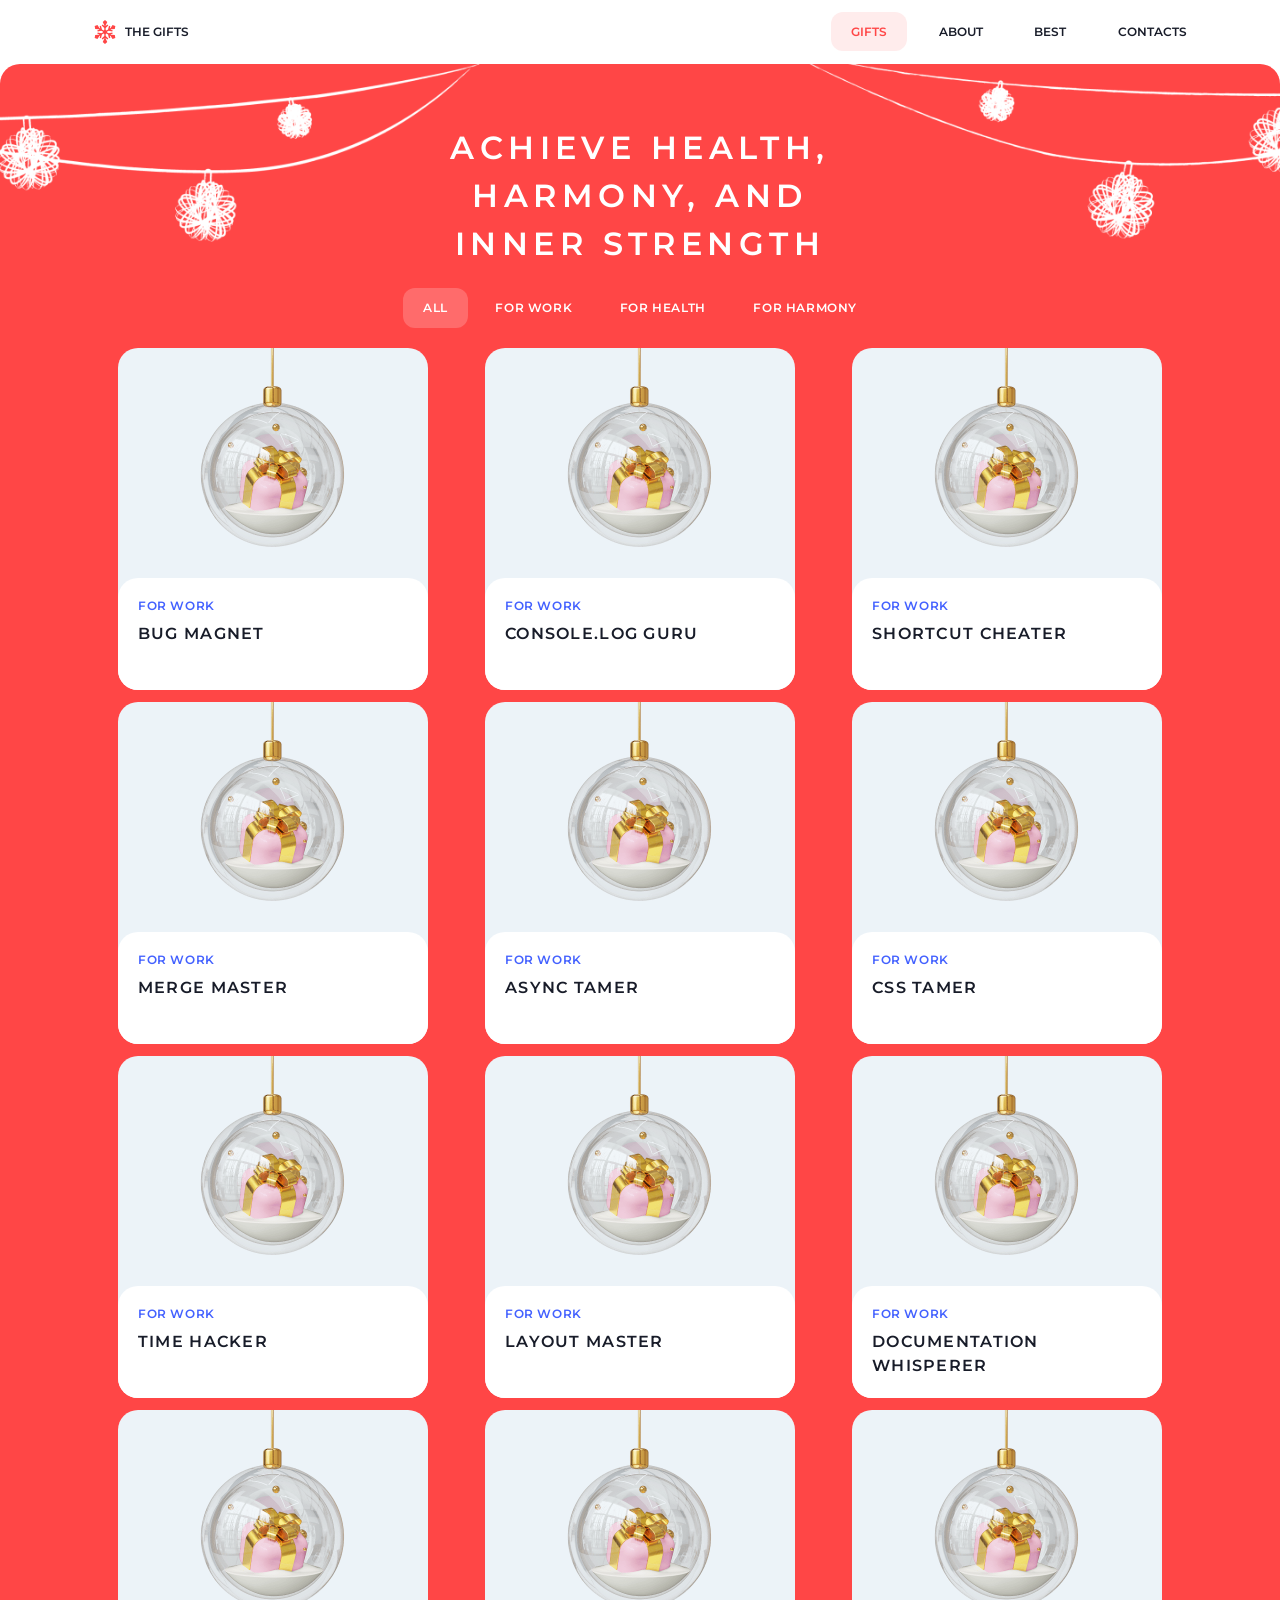
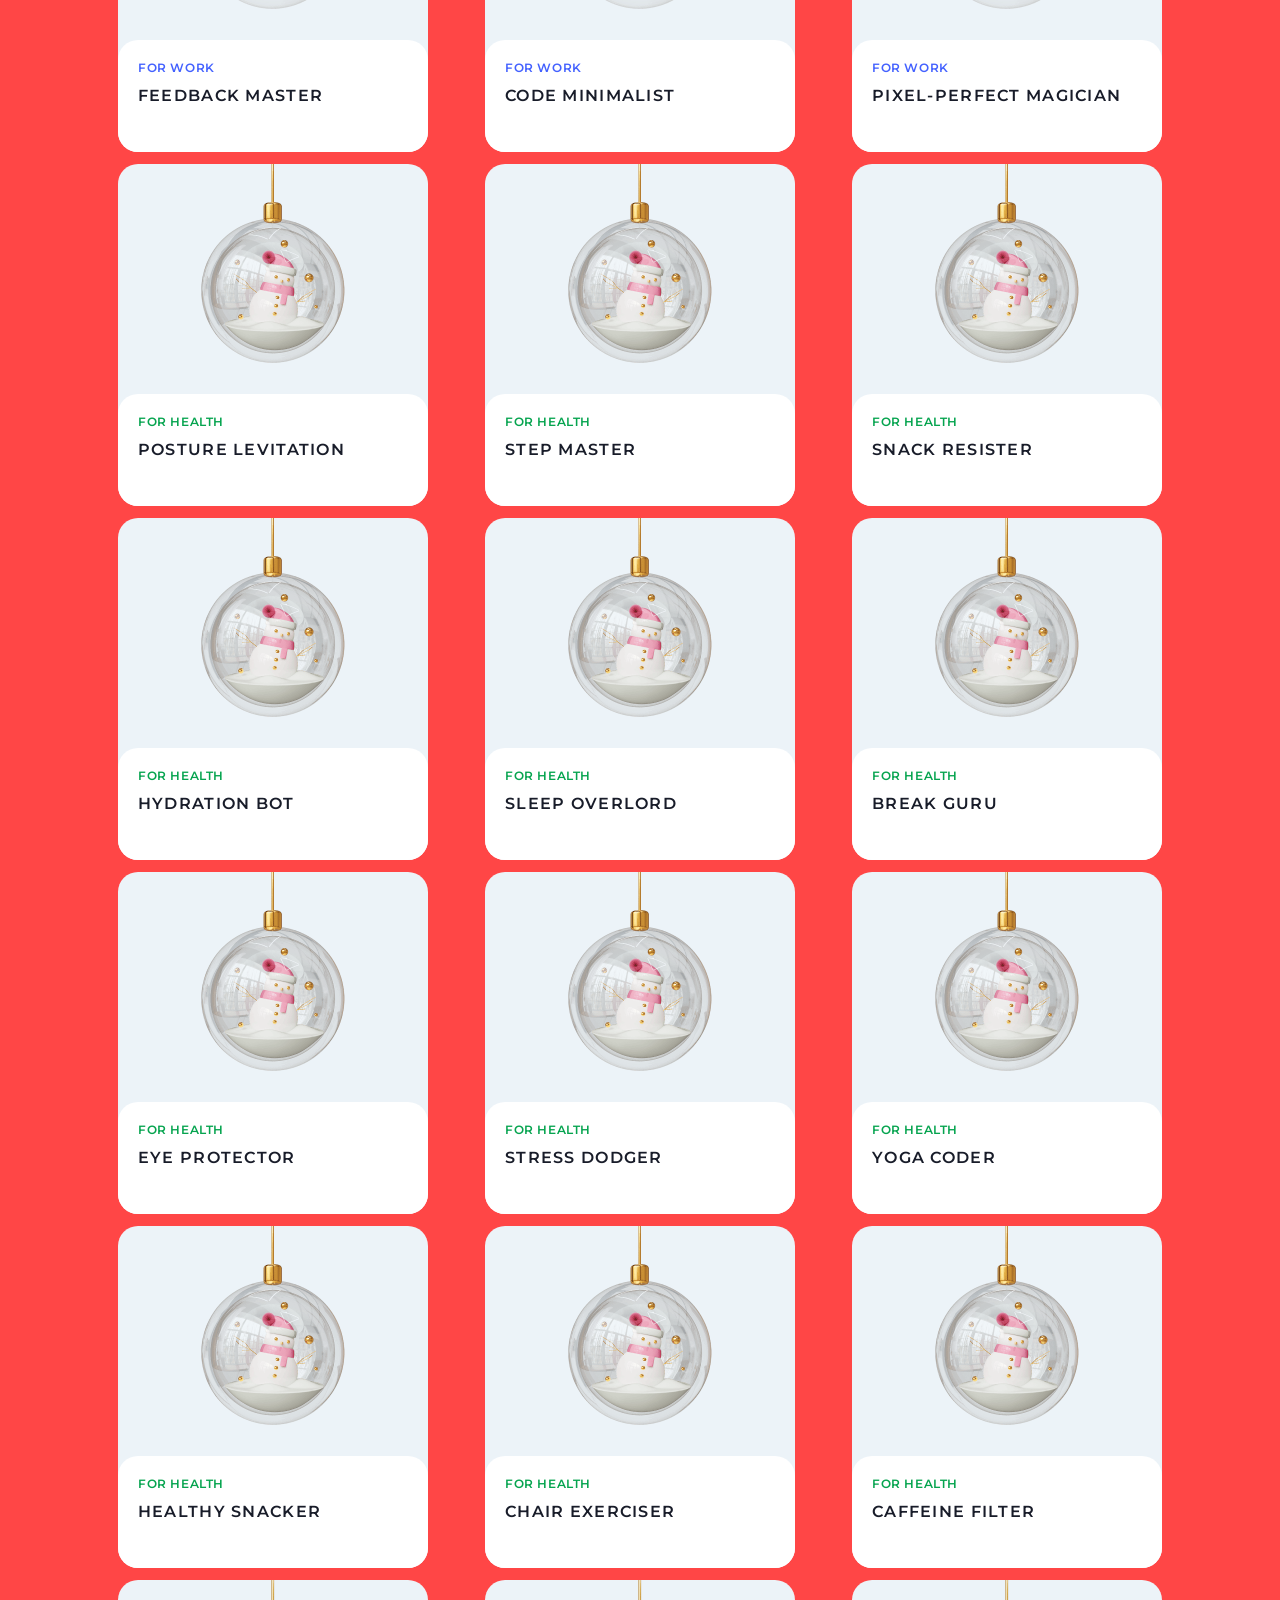
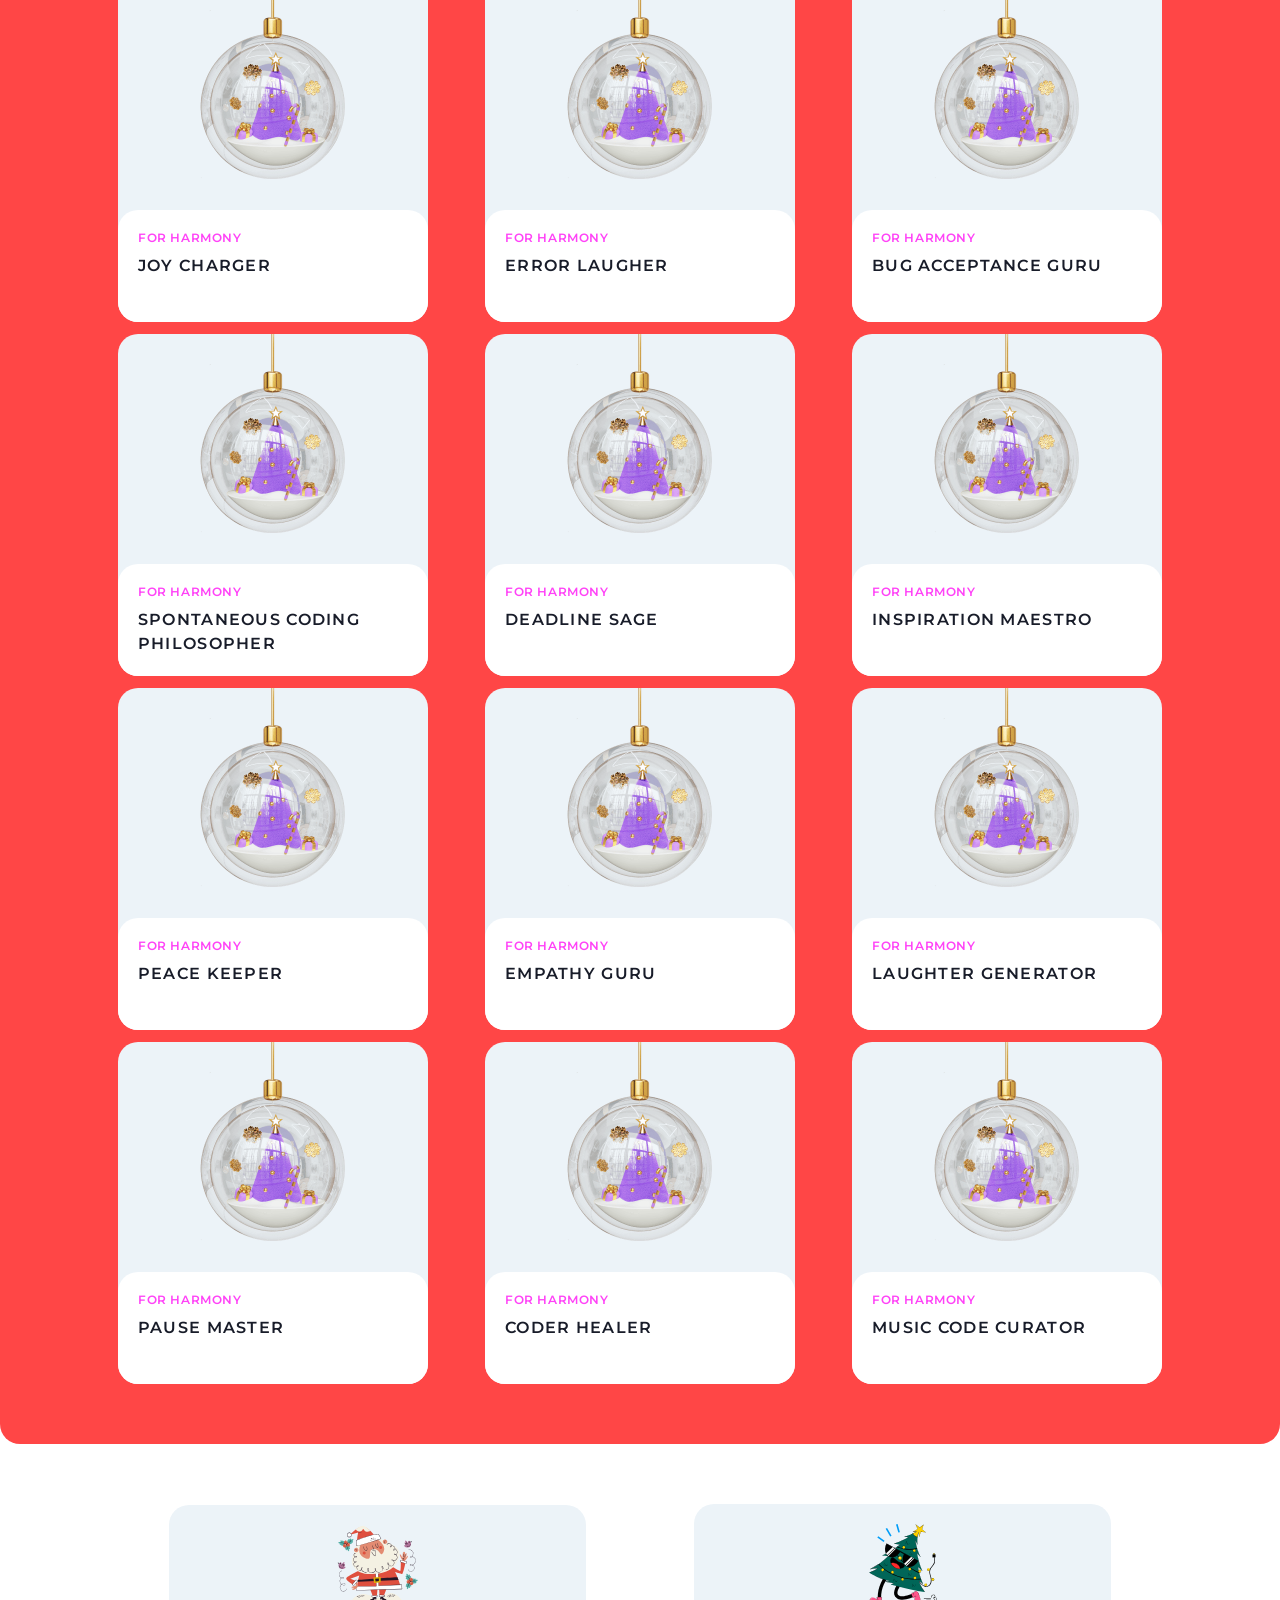
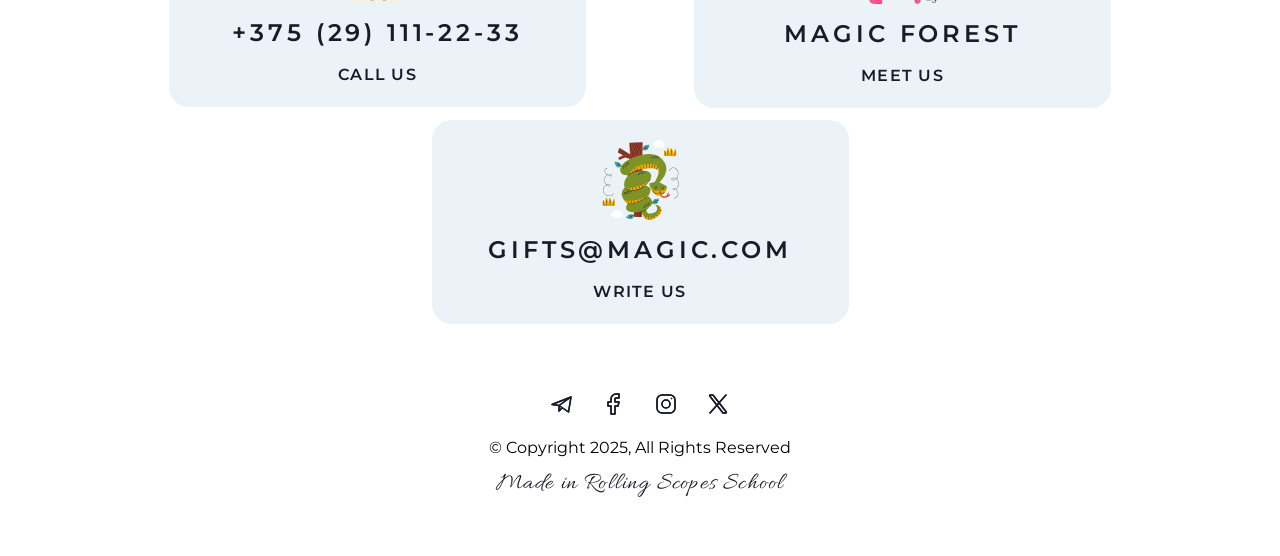
==== commit 2a25a899: "fixed" ====
--- a/pages/gifts.html
+++ b/pages/gifts.html
@@ -18,7 +18,7 @@
           <h3 class="logo-name">the gifts</h3>
         </a>
         <nav class="navigation">
-          <ul class="navigation-list">
+          <ul class="navigation-list" id="menu-list">
             <li class="navigation-items"><a href="#" class="item uninteractive">gifts</a></li>
             <li class="navigation-items"><a href="./home.html?#about" class="item">about</a></li>
             <li class="navigation-items"><a href="./home.html?#best-gifts" class="item">best</a></li>
@@ -43,7 +43,7 @@
             <button class="tab">for health</button>
             <button class="tab">for harmony</button>
           </div>
-          <div class="cards-container gifts-container">
+          <!-- <div class="cards-container gifts-container">
             <div class="card gifts-card card-work">
               <div class="card-img"></div>
               <div class="card-footer">
@@ -128,7 +128,7 @@
                 <span class="card-description">Spontaneous Coding Philosopher</span>
               </div>
             </div>
-          </div>
+          </div> -->
         </div>
       </section>
     </main>
@@ -173,6 +173,6 @@
         </div>
       </div>
     </footer>
-    <script type="module" src="../js/index.js"></script>
+    <script type="module" src="../js/gifts.js"></script>
   </body>
 </html>
--- a/styles/stylesGifts.css
+++ b/styles/stylesGifts.css
@@ -376,6 +376,26 @@
   text-transform: uppercase;
   color: #181c29;
 }
+@media ((max-width: 768px) and (min-width: 380px)) {
+  .item {
+    font-family: "Montserrat", sans-serif;
+    font-size: 2.4rem;
+    font-weight: 600;
+    line-height: 152%;
+    letter-spacing: 0.05em;
+    text-transform: uppercase;
+  }
+}
+@media ((max-width: 380px) and (min-width: 364px)) {
+  .item {
+    font-family: "Montserrat", sans-serif;
+    font-size: 2.4rem;
+    font-weight: 600;
+    line-height: 152%;
+    letter-spacing: 0.05em;
+    text-transform: uppercase;
+  }
+}
 
 .caption {
   font-family: "Allura", cursive;
@@ -419,7 +439,7 @@
   text-transform: uppercase;
   color: #fff;
   text-align: center;
-  letter-spacing: 0.005em;
+  letter-spacing: 0.0026em;
 }
 
 .btn-primary {
@@ -533,11 +553,13 @@
   width: 100%;
   margin: 0 auto;
   font-size: 10px;
+  overflow-x: hidden;
 }
 body header,
 body main,
 body footer {
   width: 100%;
+  height: 100%;
   max-width: 144rem;
   margin: 0 auto;
   overflow: hidden;
@@ -583,7 +605,17 @@
     width: 97.9166666667%;
   }
   .wrapper .navigation {
-    display: none;
+    position: fixed;
+    right: -100%;
+    transition: all 0.5s ease-in-out;
+    top: 6.4rem;
+  }
+  .wrapper .navigation #menu-list {
+    display: flex;
+    flex-direction: column;
+    align-items: center;
+    justify-content: center;
+    gap: 2rem;
   }
   .wrapper .burger-icon {
     display: flex;
@@ -592,6 +624,19 @@
 @media ((max-width: 380px) and (min-width: 364px)) {
   .wrapper {
     width: 95.7894736842%;
+  }
+  .wrapper .navigation {
+    position: fixed;
+    right: -100%;
+    transition: all 0.5s ease-in-out;
+    top: 6.4rem;
+  }
+  .wrapper .navigation #menu-list {
+    display: flex;
+    flex-direction: column;
+    align-items: center;
+    justify-content: center;
+    gap: 2rem;
   }
   .wrapper .burger-icon {
     display: flex;
@@ -646,6 +691,26 @@
 
 .burger-icon:hover {
   cursor: pointer;
+}
+
+.burger-icon-active {
+  position: relative;
+}
+.burger-icon-active .burger-line:nth-child(1) {
+  transition: all 0.3s ease-in-out;
+  position: absolute;
+  top: 50%;
+  transform: rotate(45deg);
+}
+.burger-icon-active .burger-line:nth-child(2) {
+  transition: all 0.3s ease-in-out;
+  position: absolute;
+  top: 50%;
+  transform: rotate(-45deg);
+}
+
+.scroll-stop {
+  overflow: hidden;
 }
 
 button {
@@ -683,8 +748,8 @@
   background: #fff;
 }
 
-.tabs-container .tab:nth-child(1) {
-  background: rgba(255, 255, 255, 0.2);
+.tabs-container {
+  /**----------------- not active------------------**/
 }
 .tabs-container .tab {
   height: 4rem;
@@ -702,6 +767,10 @@
     flex: content;
   }
 }
+.tabs-container .uninteractive {
+  pointer-events: none;
+  background-color: rgba(255, 255, 255, 0.2);
+}
 
 .tab:hover {
   background: rgba(255, 255, 255, 0.2);
@@ -726,11 +795,6 @@
 }
 .btn-slider__disable:hover svg path {
   stroke: white;
-}
-
-/**----------------- not active------------------**/
-.uninteractive {
-  pointer-events: none;
 }
 
 .timer {
@@ -905,15 +969,25 @@
 }
 @media ((max-width: 768px) and (min-width: 380px)) {
   .header .header-wrapper .navigation {
-    display: none;
     min-width: 100%;
   }
 }
 @media ((max-width: 380px) and (min-width: 364px)) {
   .header .header-wrapper .navigation {
-    display: none;
     min-width: 100%;
   }
+}
+.header .header-wrapper .burger-menu {
+  position: absolute;
+  top: 6.4rem;
+  right: -100%;
+  background: #fff;
+  width: 100%;
+  height: 100vh;
+  z-index: 1000;
+  display: block;
+  transition: all 0.5s ease-in-out;
+  right: 0%;
 }
 
 .item:hover {
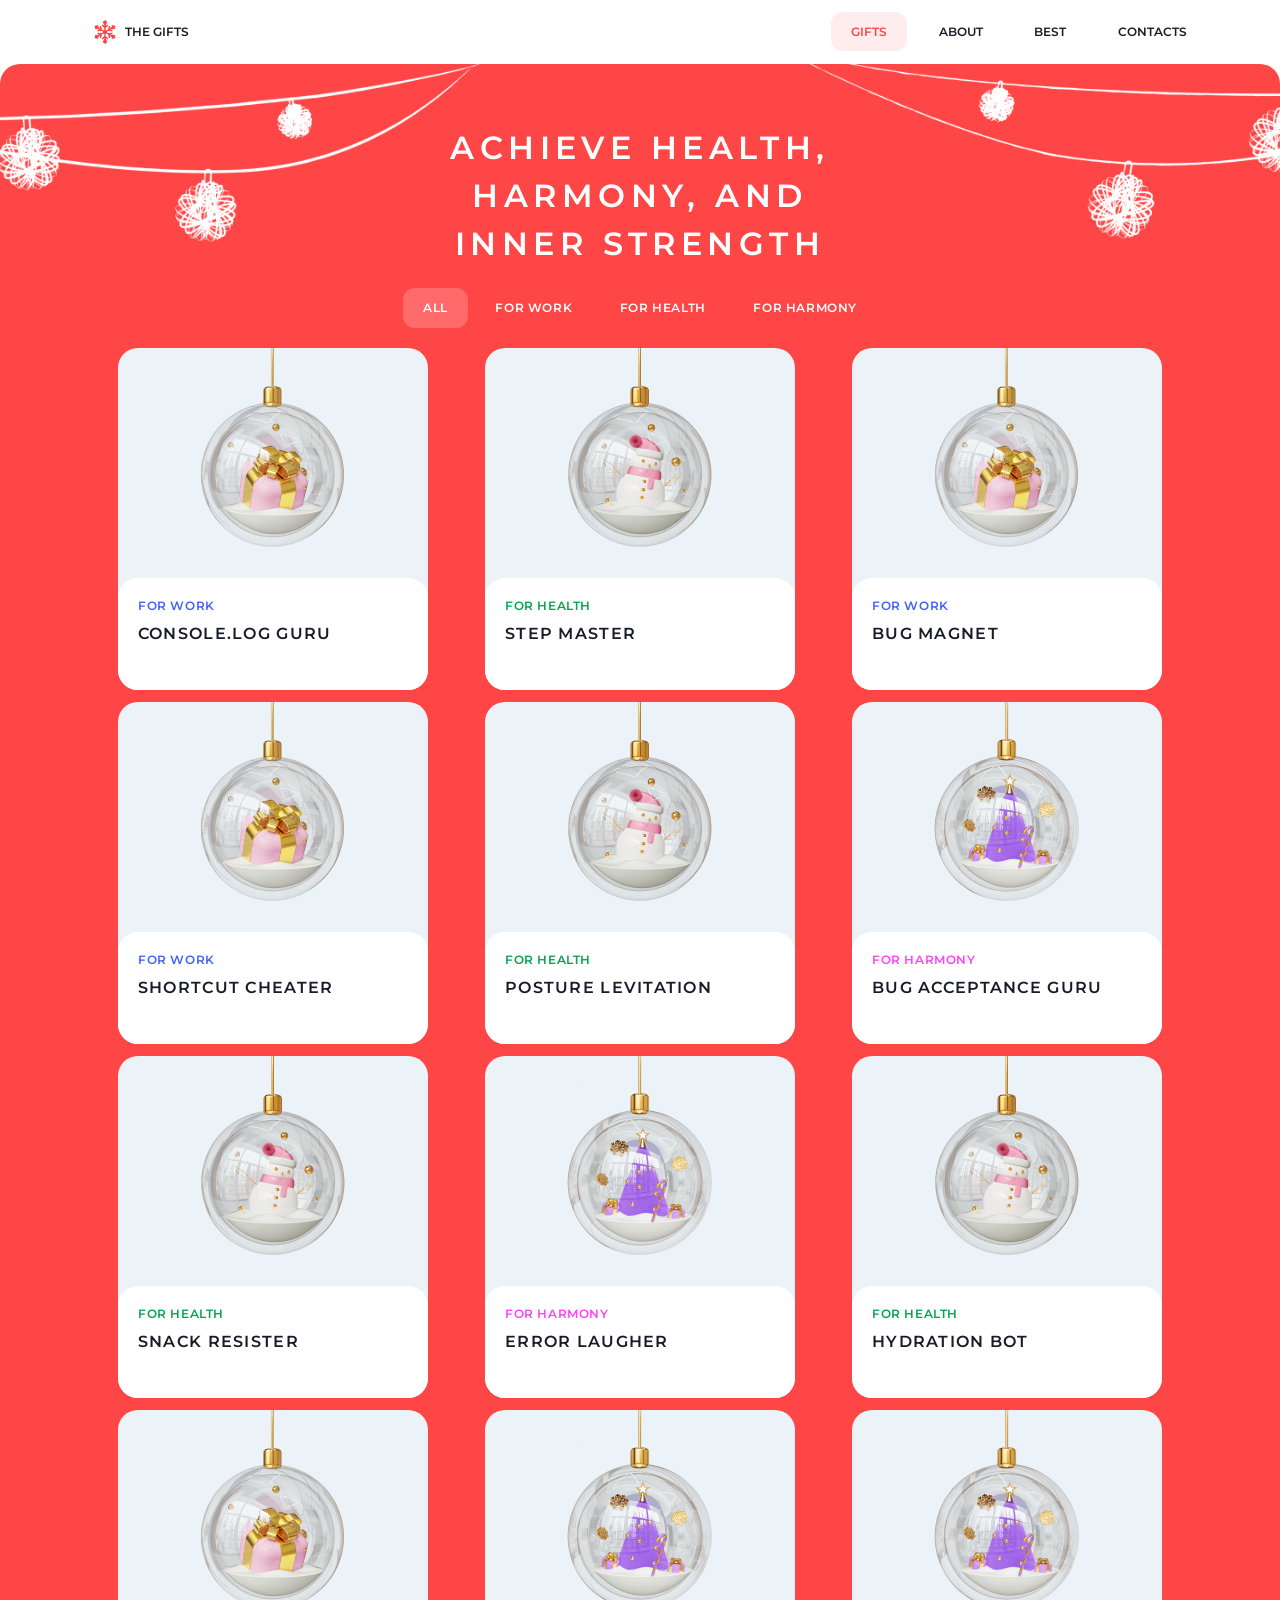
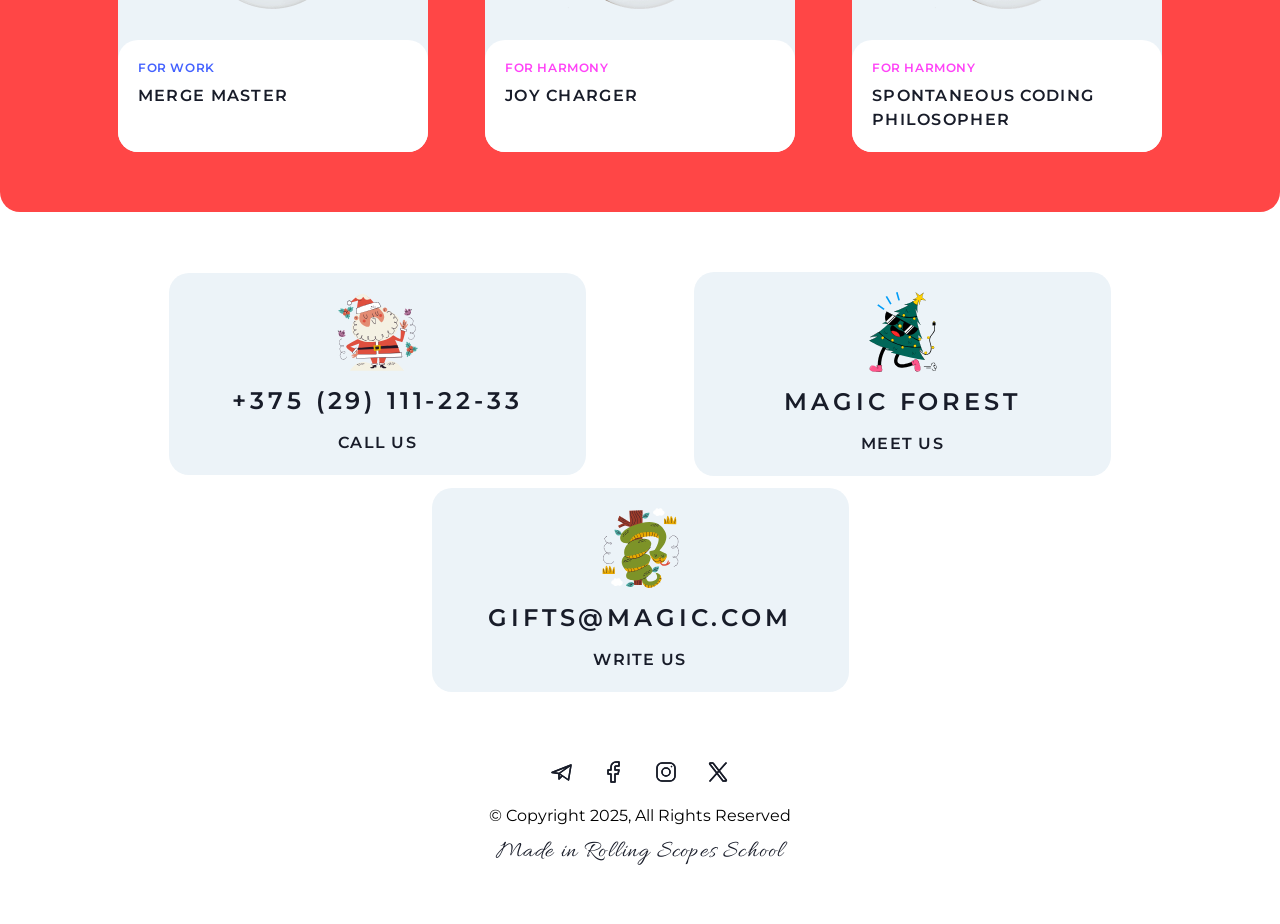
==== commit 1f86be5b: "fixed" ====
--- a/pages/gifts.html
+++ b/pages/gifts.html
@@ -13,15 +13,15 @@
   <body>
     <header class="header header-gift-page">
       <div class="wrapper header-wrapper">
-        <a href="./home.html" class="logo">
+        <a href="../index.html" class="logo">
           <img class="snowflake" src="../assets/images/svg/Home/logo.svg" alt="logo" />
           <h3 class="logo-name">the gifts</h3>
         </a>
         <nav class="navigation">
-          <ul class="navigation-list" id="menu-list">
+          <ul class="navigation-list">
             <li class="navigation-items"><a href="#" class="item uninteractive">gifts</a></li>
-            <li class="navigation-items"><a href="./home.html?#about" class="item">about</a></li>
-            <li class="navigation-items"><a href="./home.html?#best-gifts" class="item">best</a></li>
+            <li class="navigation-items"><a href="../index.html?#about" class="item">about</a></li>
+            <li class="navigation-items"><a href="../index.html?#best-gifts" class="item">best</a></li>
             <li class="navigation-items"><a href="#footer-gifts" class="item">contacts</a></li>
           </ul>
         </nav>
@@ -43,7 +43,7 @@
             <button class="tab">for health</button>
             <button class="tab">for harmony</button>
           </div>
-          <!-- <div class="cards-container gifts-container">
+          <div class="cards-container gifts-container">
             <div class="card gifts-card card-work">
               <div class="card-img"></div>
               <div class="card-footer">
@@ -128,7 +128,7 @@
                 <span class="card-description">Spontaneous Coding Philosopher</span>
               </div>
             </div>
-          </div> -->
+          </div>
         </div>
       </section>
     </main>
@@ -173,6 +173,6 @@
         </div>
       </div>
     </footer>
-    <script type="module" src="../js/gifts.js"></script>
+    <script type="module" src="../js/index.js"></script>
   </body>
 </html>
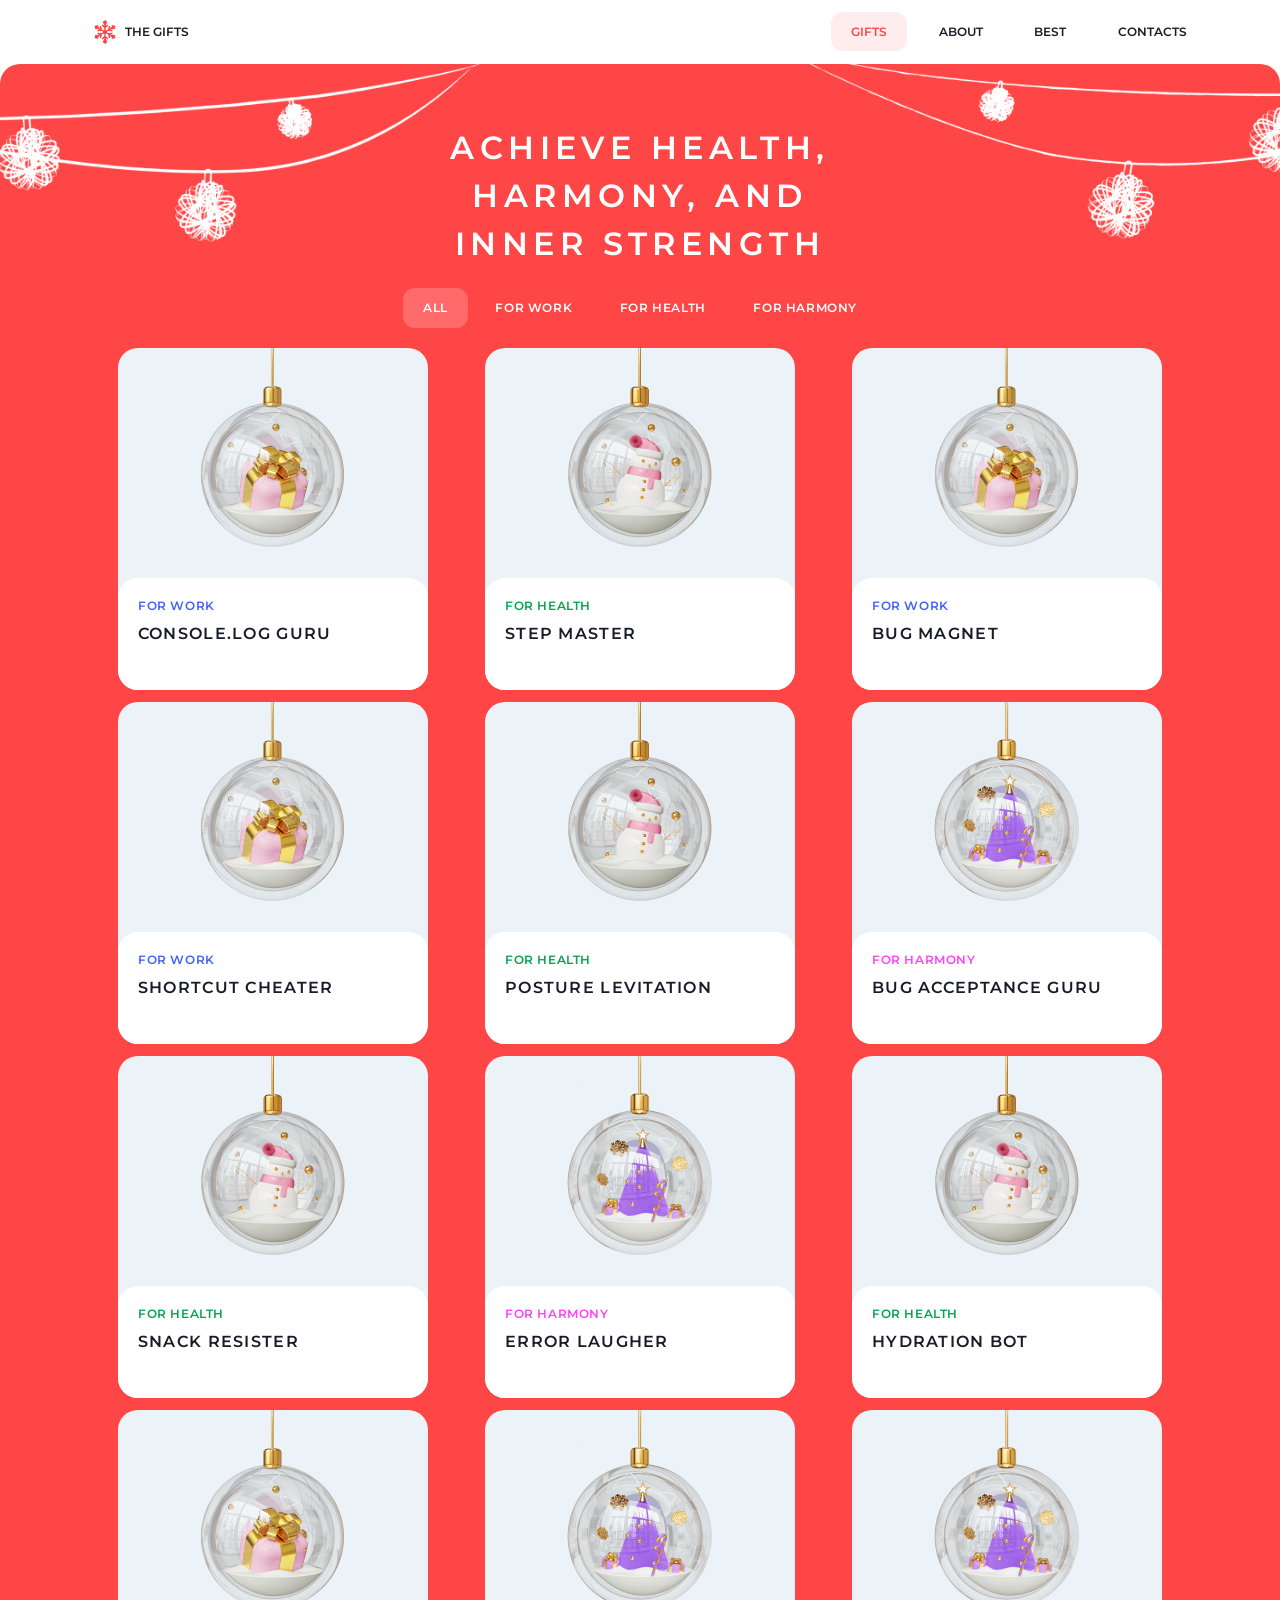
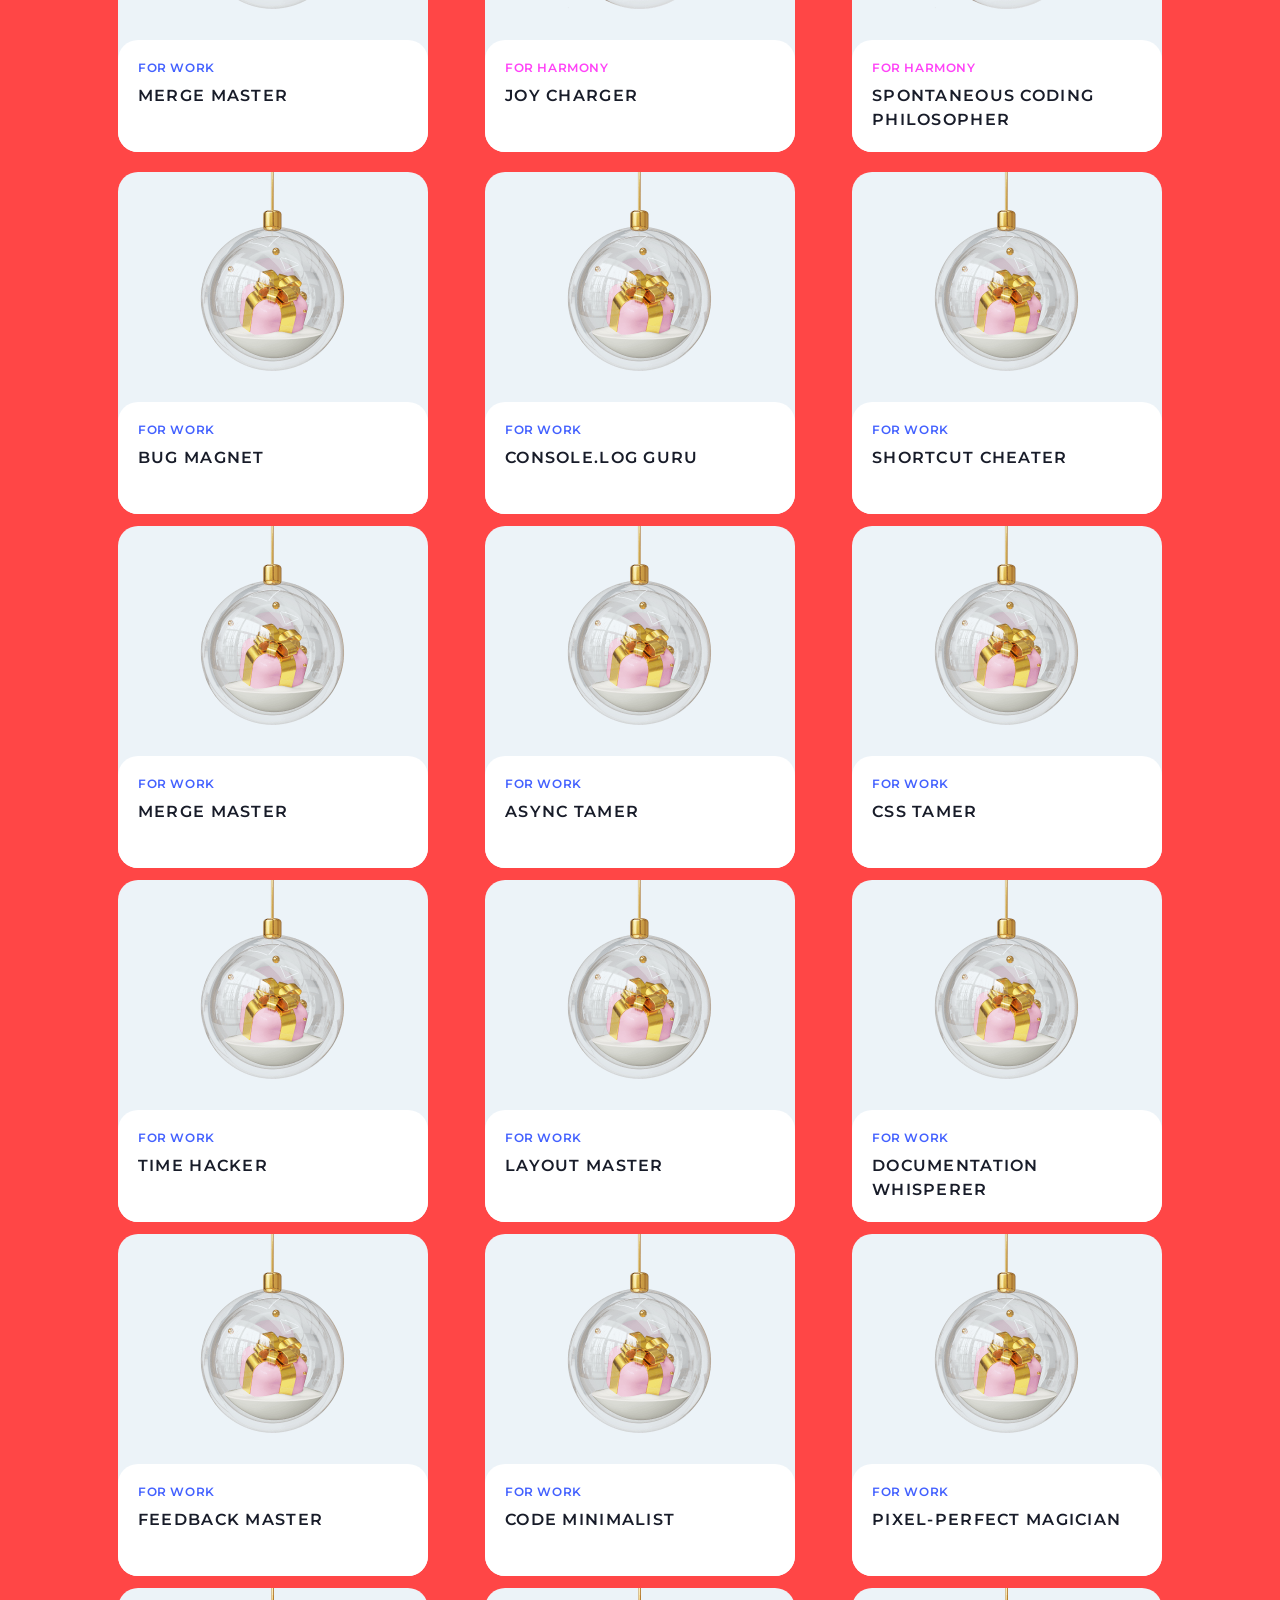
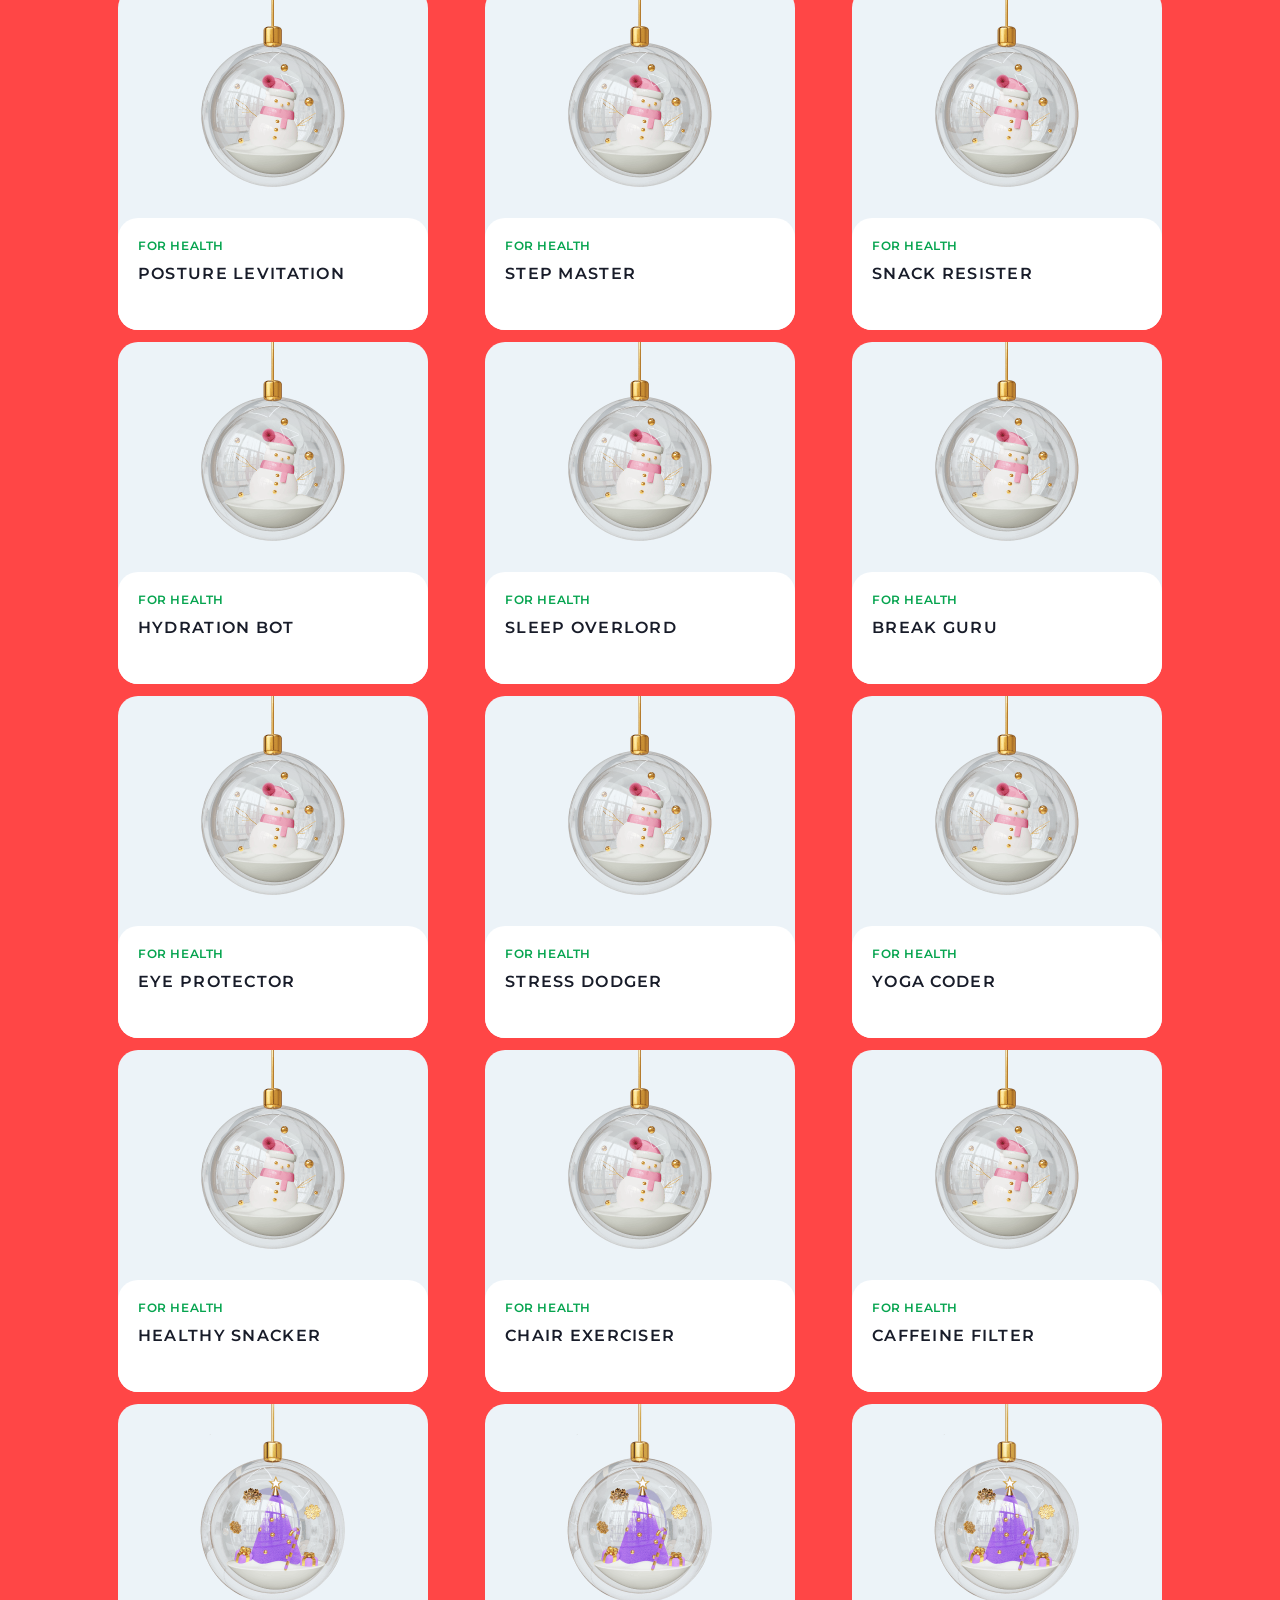
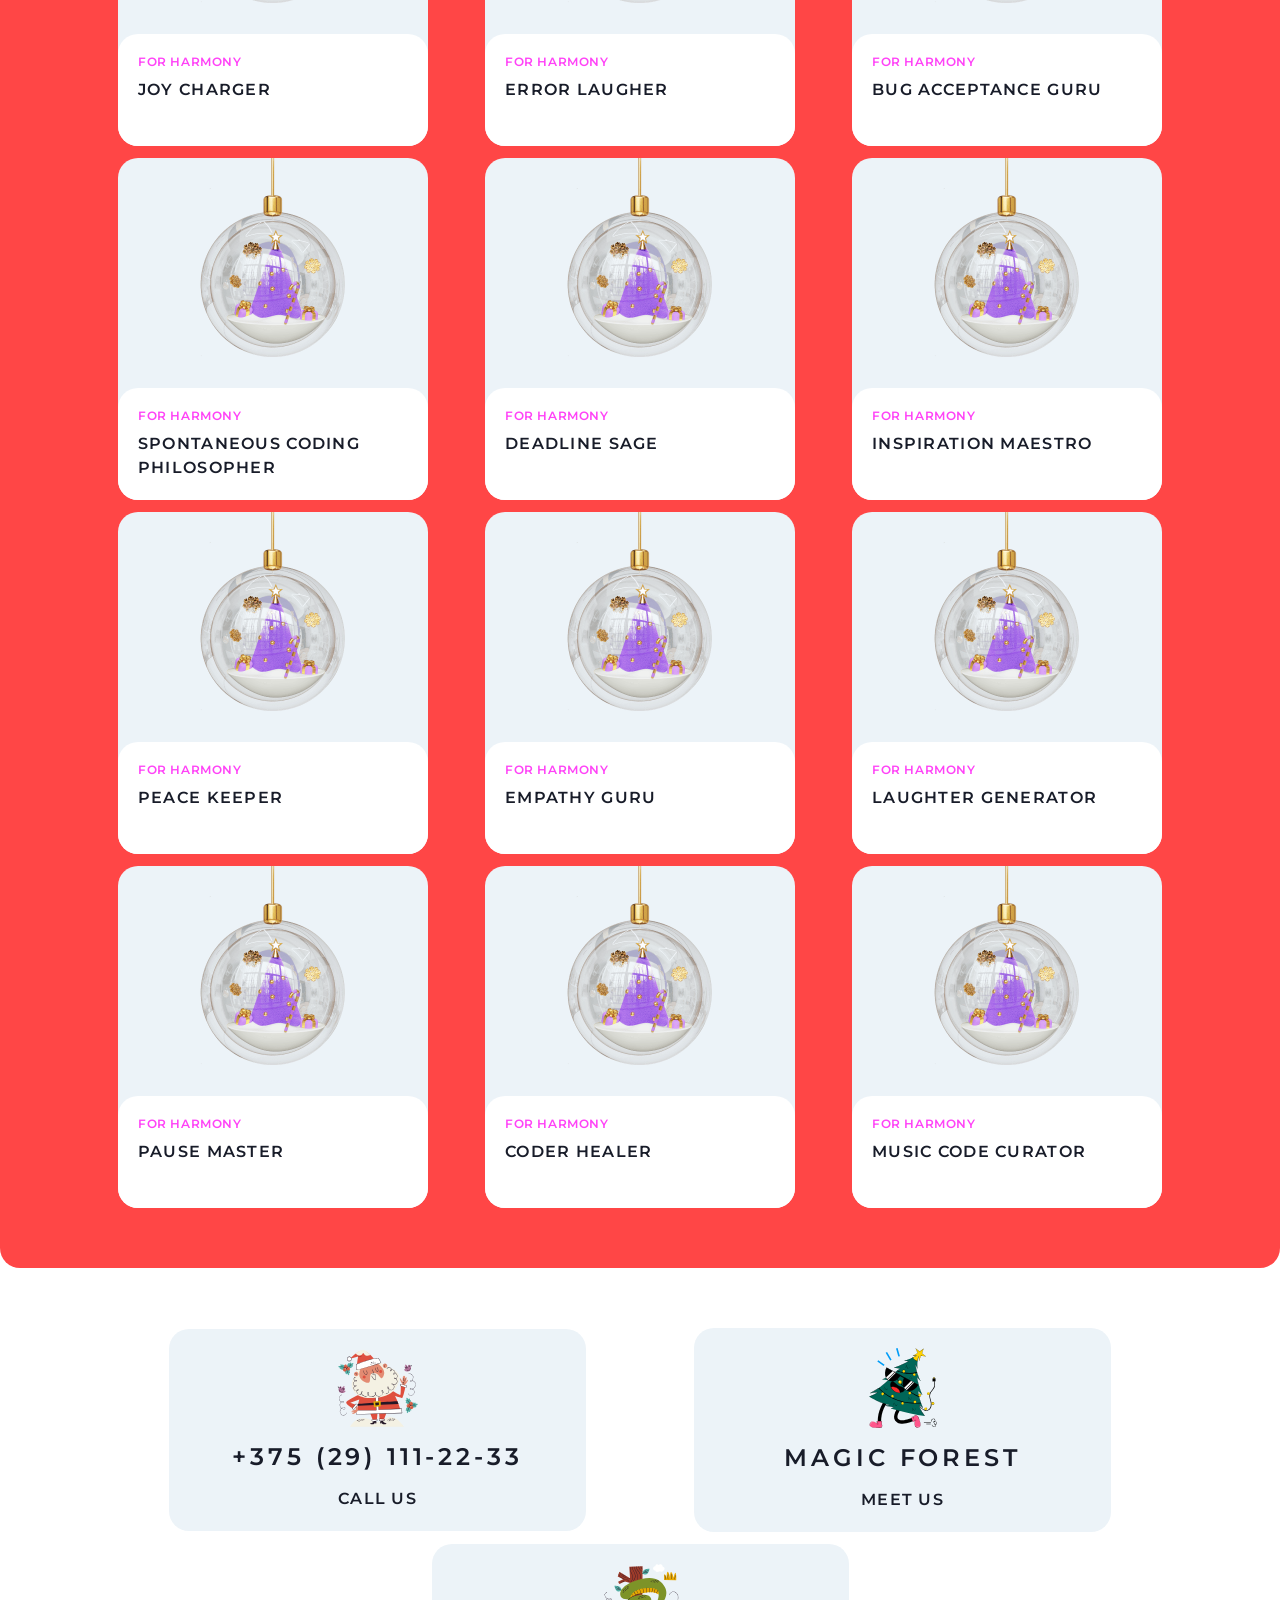
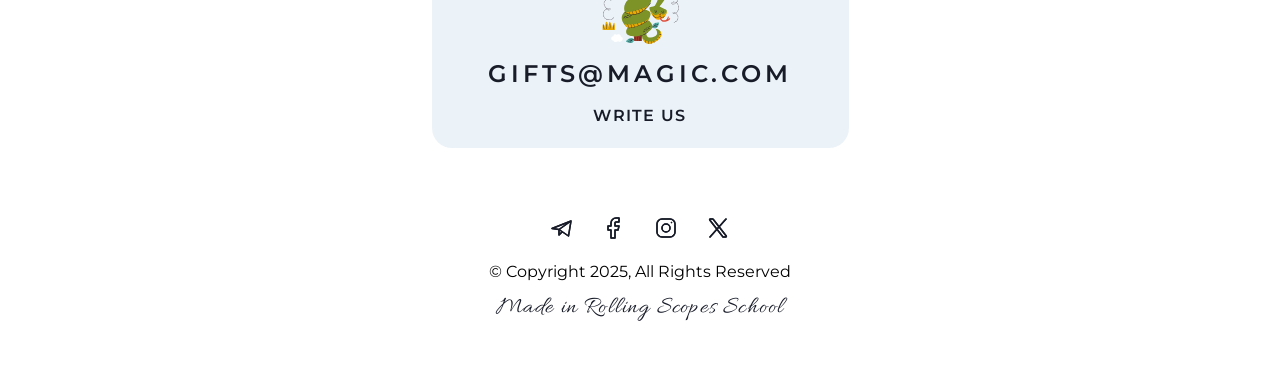
==== commit ebdbec5f: "fixed:paths" ====
--- a/pages/gifts.html
+++ b/pages/gifts.html
@@ -173,6 +173,6 @@
         </div>
       </div>
     </footer>
-    <script type="module" src="../js/index.js"></script>
+    <script type="module" src="../js/gifts.js"></script>
   </body>
 </html>
